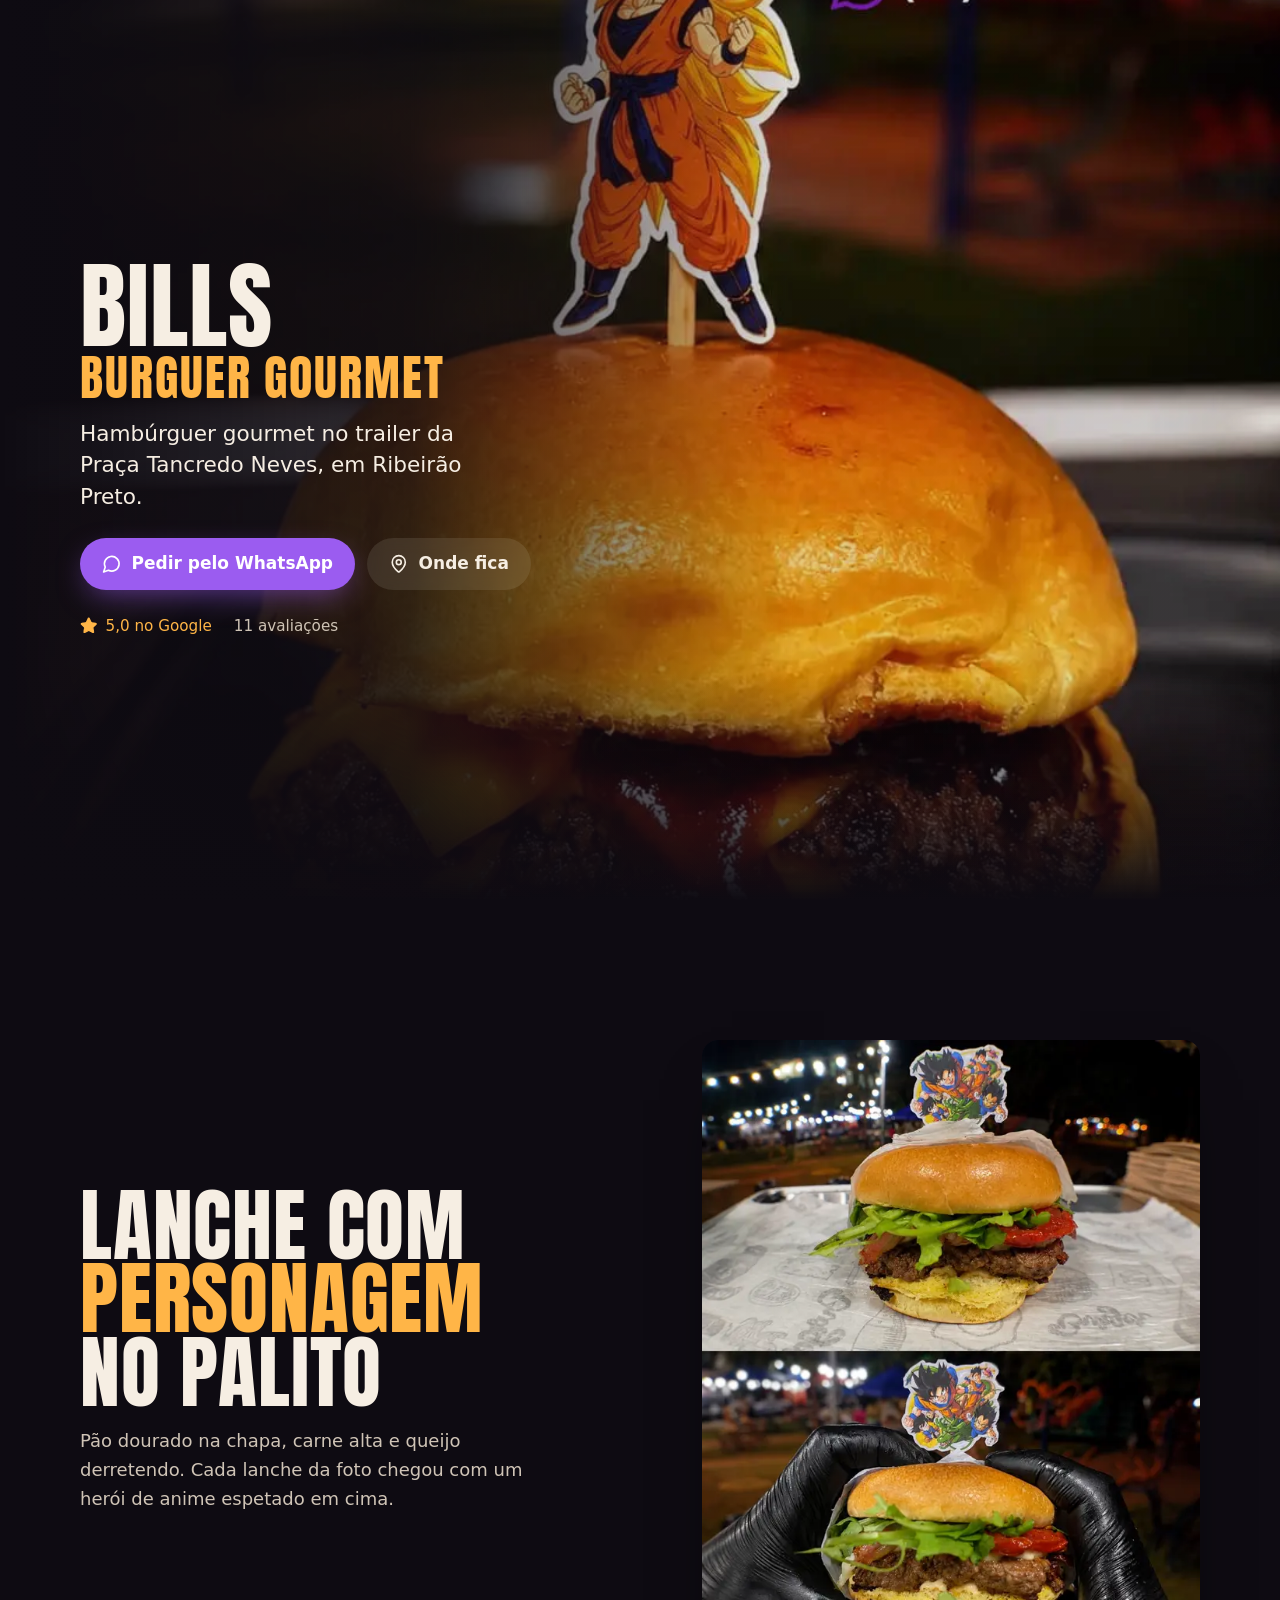
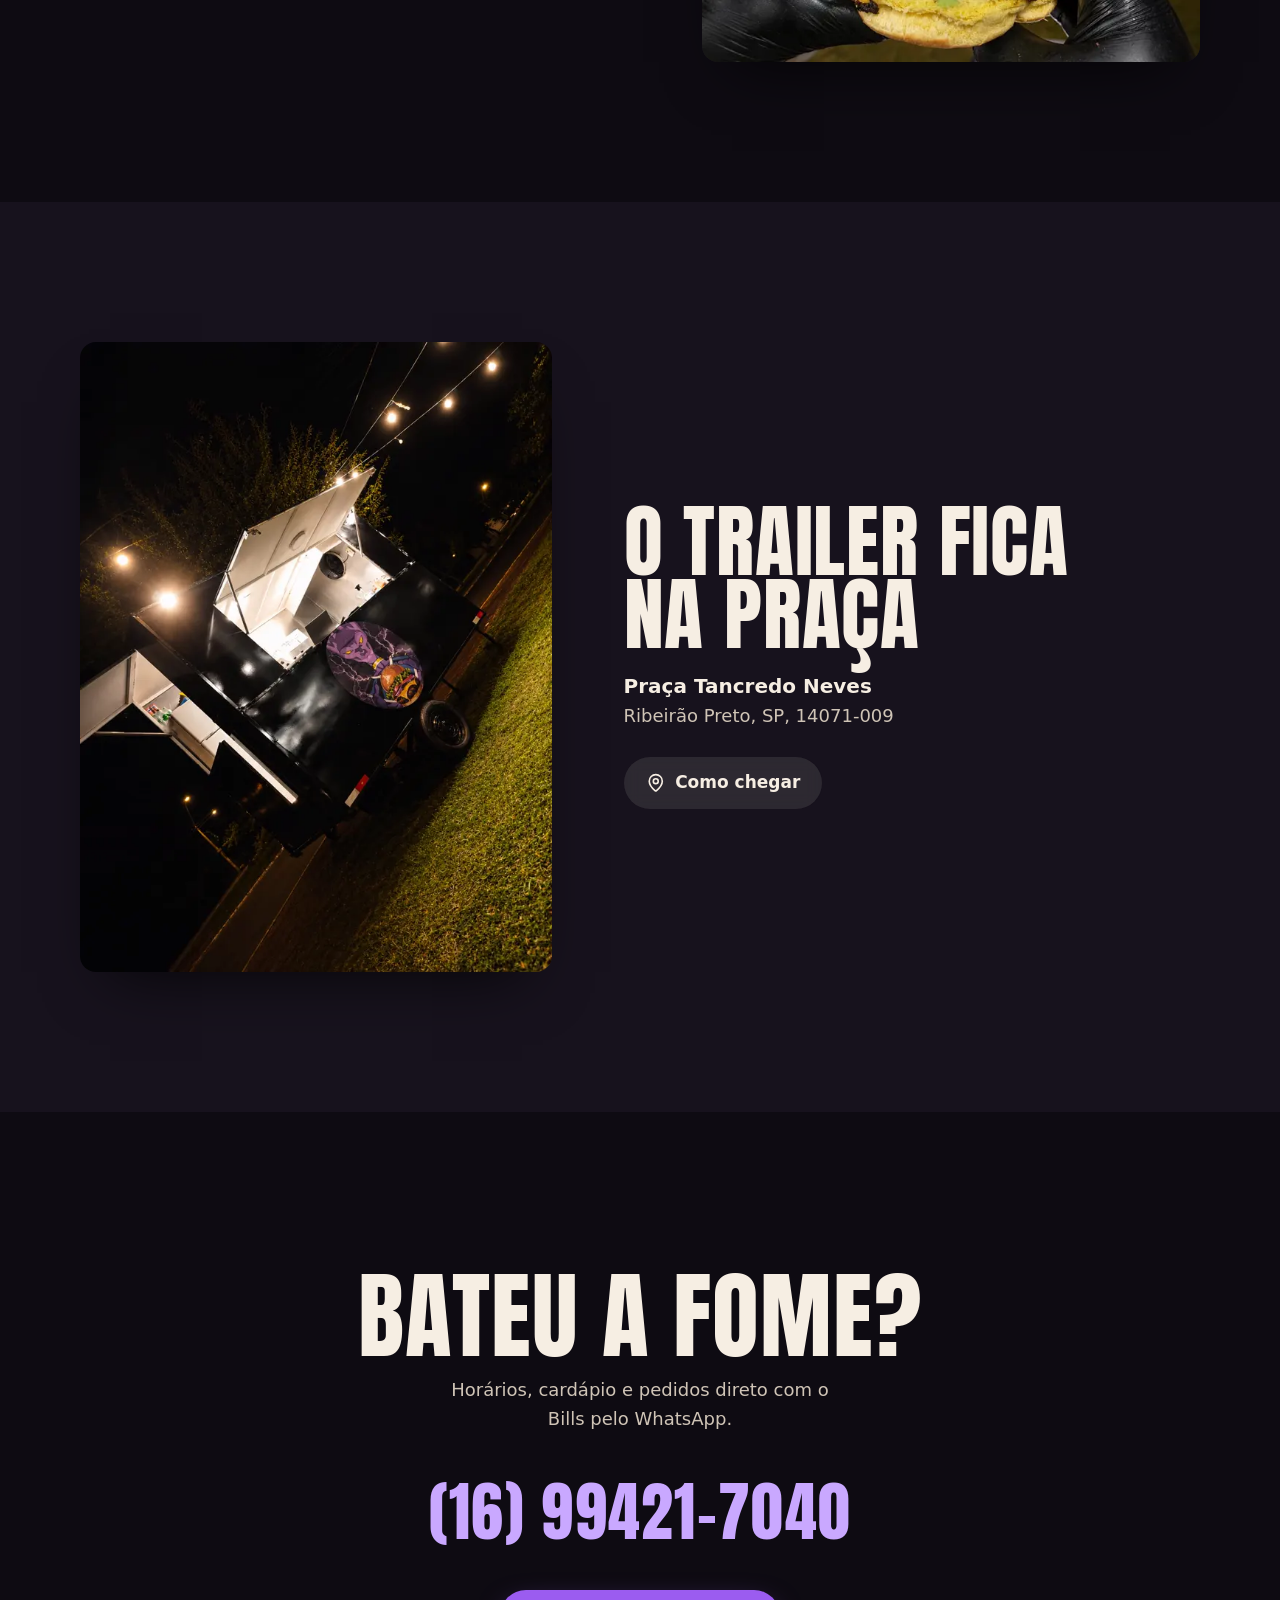
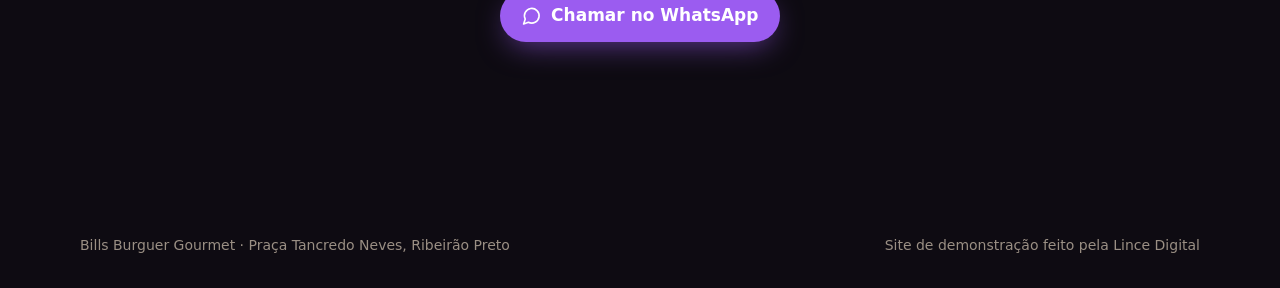
==== bills-burguer-gourmet/index.html @ b620d802 "Site de prévia: bills-burguer-gourmet" ====
<!doctype html>
<html lang="pt-BR">
<head>
<meta charset="utf-8">
<meta name="viewport" content="width=device-width,initial-scale=1,viewport-fit=cover">
<meta name="robots" content="noindex,nofollow">
<title>Bills Burguer Gourmet | Ribeirão Preto</title>
<meta name="description" content="Hambúrguer gourmet no trailer da Praça Tancredo Neves, em Ribeirão Preto. Pedidos pelo WhatsApp (16) 99421-7040.">
<meta name="theme-color" content="#0E0B12">
<link rel="preload" href="fonts/anton.woff2" as="font" type="font/woff2" crossorigin>
<link rel="preload" as="image" href="img/saiyajin-640.webp" imagesrcset="img/saiyajin-640.webp 640w, img/saiyajin-1200.webp 1086w" imagesizes="100vw" fetchpriority="high">
<style>
@font-face{font-family:"Anton";src:url(fonts/anton.woff2) format("woff2");font-weight:400;font-display:swap}
:root{--noite:#0E0B12;--noite-2:#17121D;--creme:#F6EEE3;--creme-2:#CFC4B6;--lampada:#FFB547;--roxo:#9B5CF0;--roxo-claro:#C9A8FF;--display:"Anton",Impact,sans-serif;--texto:system-ui,-apple-system,"Segoe UI",Roboto,sans-serif}
*{box-sizing:border-box;margin:0}
html{scroll-behavior:smooth;scrollbar-color:var(--roxo) var(--noite)}
body{background:var(--noite);color:var(--creme);font:400 1.0625rem/1.6 var(--texto);-webkit-font-smoothing:antialiased}
::selection{background:var(--lampada);color:var(--noite)}
img{display:block;max-width:100%;height:auto}
a{color:inherit}
a:focus-visible{outline:3px solid var(--lampada);outline-offset:4px;border-radius:6px}
.wrap{width:min(1120px,100% - 40px);margin-inline:auto}
h1,h2{font-family:var(--display);font-weight:400;text-transform:uppercase;letter-spacing:.01em;line-height:.92;text-wrap:balance}
svg.i{width:1.15em;height:1.15em;flex:none;fill:none;stroke:currentColor;stroke-width:2;stroke-linecap:round;stroke-linejoin:round}

/* Topo: o trailer à noite */
.topo{position:relative;min-height:100svh;display:grid;align-items:end;overflow:hidden;isolation:isolate}
.topo picture,.topo picture img{position:absolute;inset:0;width:100%;height:100%}
.topo picture img{object-fit:cover;object-position:0% 30%;animation:acende 1.6s cubic-bezier(.16,1,.3,1) both}
.topo::after{content:"";position:absolute;inset:0;z-index:0;background:linear-gradient(180deg,rgba(14,11,18,.15) 0%,rgba(14,11,18,0) 30%,rgba(14,11,18,.75) 62%,var(--noite) 92%)}
.topo .conteudo{position:relative;z-index:1;padding-block:0 clamp(32px,7vh,72px)}
@keyframes acende{from{filter:blur(14px) brightness(.35);transform:scale(1.06)}to{filter:none;transform:none}}
.marca{font-size:clamp(4.2rem,22vw,6rem);color:var(--creme)}
.marca span{display:block;font-size:.5em;color:var(--lampada);letter-spacing:.04em;margin-top:.12em}
.chamada{max-width:30ch;margin-top:18px;font-size:clamp(1.125rem,2.2vw,1.35rem);line-height:1.45;color:var(--creme)}
.acoes{display:flex;flex-wrap:wrap;gap:12px;margin-top:26px}
.btn{display:inline-flex;align-items:center;gap:10px;min-height:52px;padding:0 22px;border-radius:999px;font-weight:700;font-size:1.0625rem;text-decoration:none;transition:transform .2s cubic-bezier(.16,1,.3,1),background-color .2s}
.btn:active{transform:scale(.97)}
.btn-zap{background:var(--roxo);color:#fff;box-shadow:0 10px 30px -8px rgba(155,92,240,.6)}
.btn-zap:hover{background:#8A49E6}
.btn-ir{background:rgba(246,238,227,.1);color:var(--creme);backdrop-filter:blur(8px);-webkit-backdrop-filter:blur(8px)}
.btn-ir:hover{background:rgba(246,238,227,.18)}
.provas{display:flex;flex-wrap:wrap;gap:8px 22px;margin-top:24px;font-size:.95rem;color:var(--creme-2)}
.provas span{display:inline-flex;align-items:center;gap:8px}
.provas .estrela{color:var(--lampada)}
.provas .estrela svg{fill:currentColor}

/* Lanche */
.lanche{padding-block:clamp(72px,12vw,140px)}
.lanche .grade{display:grid;gap:36px;align-items:center}
.lanche h2{font-size:clamp(2.75rem,9vw,5rem)}
.lanche h2 em{font-style:normal;color:var(--lampada)}
.lanche p{margin-top:18px;max-width:40ch;color:var(--creme-2);font-size:1.125rem}
.foto{border-radius:16px;overflow:hidden;background:var(--noite-2);box-shadow:0 30px 60px -30px rgba(0,0,0,.8)}

/* Trailer */
.trailer{background:var(--noite-2);padding-block:clamp(72px,12vw,140px)}
.trailer .grade{display:grid;gap:36px;align-items:center}
.trailer h2{font-size:clamp(2.75rem,9vw,5rem)}
.trailer address{font-style:normal;margin-top:18px;font-size:1.125rem;color:var(--creme-2);max-width:36ch}
.trailer address strong{display:block;color:var(--creme);font-size:1.25rem}
.trailer .btn{margin-top:26px}

/* Pedido */
.pedido{padding-block:clamp(80px,14vw,160px);text-align:center}
.pedido h2{font-size:clamp(3rem,11vw,6rem)}
.pedido p{margin:16px auto 0;max-width:34ch;color:var(--creme-2);font-size:1.125rem}
.numero{display:inline-block;margin-top:28px;font-family:var(--display);font-size:clamp(2.25rem,8vw,4rem);letter-spacing:.02em;color:var(--roxo-claro);text-decoration:none;font-variant-numeric:tabular-nums}
.numero:hover{color:var(--lampada)}
.pedido .acoes{justify-content:center}

footer{padding-block:32px calc(32px + env(safe-area-inset-bottom));color:#9A8F84;font-size:.875rem}
footer .wrap{display:flex;flex-wrap:wrap;gap:8px 24px;justify-content:space-between}

@media (min-width:860px){
  .topo{align-items:center}
  .topo picture img{object-position:70% 40%}
  .topo::after{background:linear-gradient(90deg,var(--noite) 0%,rgba(14,11,18,.85) 32%,rgba(14,11,18,.1) 62%),linear-gradient(0deg,var(--noite) 0%,rgba(14,11,18,0) 25%)}
  .topo .conteudo{padding-block:0}
  .lanche .grade{grid-template-columns:1.05fr .95fr;gap:72px}
  .trailer .grade{grid-template-columns:.9fr 1.1fr;gap:72px}
  .trailer .foto{order:-1}
}
@media (prefers-reduced-motion:reduce){*{animation:none!important;transition:none!important}html{scroll-behavior:auto}}
</style>
</head>
<body>
<svg width="0" height="0" style="position:absolute" aria-hidden="true">
  <symbol id="i-zap" viewBox="0 0 24 24"><path d="M7.9 20A9 9 0 1 0 4 16.1L2 22Z"/></symbol>
  <symbol id="i-pino" viewBox="0 0 24 24"><path d="M20 10c0 5-5.5 10.2-7.4 11.8a1 1 0 0 1-1.2 0C9.5 20.2 4 15 4 10a8 8 0 0 1 16 0"/><circle cx="12" cy="10" r="3"/></symbol>
  <symbol id="i-estrela" viewBox="0 0 24 24"><path d="M11.5 2.3a.5.5 0 0 1 1 0l2.3 4.7a2.1 2.1 0 0 0 1.6 1.2l5.2.7a.5.5 0 0 1 .3.9l-3.7 3.7a2.1 2.1 0 0 0-.6 1.8l.9 5.2a.5.5 0 0 1-.8.5l-4.6-2.4a2.1 2.1 0 0 0-2 0L6.4 21a.5.5 0 0 1-.8-.5l.9-5.2a2.1 2.1 0 0 0-.6-1.8L2.2 9.8a.5.5 0 0 1 .3-.9l5.1-.7a2.1 2.1 0 0 0 1.6-1.2z"/></symbol>
</svg>

<header class="topo">
  <picture>
    <img src="img/saiyajin-640.webp" srcset="img/saiyajin-640.webp 640w, img/saiyajin-1200.webp 1086w" sizes="100vw" width="1086" height="1448" fetchpriority="high" alt="Lanche Super Saiyajin 3 do Bills Burguer, com duas carnes, queijo derretido e um Goku no palito, à noite na praça">
  </picture>
  <div class="wrap conteudo">
    <h1 class="marca">Bills <span>Burguer Gourmet</span></h1>
    <p class="chamada">Hambúrguer gourmet no trailer da Praça Tancredo Neves, em Ribeirão Preto.</p>
    <div class="acoes">
      <a class="btn btn-zap" href="https://wa.me/5516994217040?text=Ol%C3%A1!%20Quero%20fazer%20um%20pedido." target="_blank" rel="noopener"><svg class="i" aria-hidden="true"><use href="#i-zap"/></svg>Pedir pelo WhatsApp</a>
      <a class="btn btn-ir" href="#trailer"><svg class="i" aria-hidden="true"><use href="#i-pino"/></svg>Onde fica</a>
    </div>
    <p class="provas">
      <span class="estrela"><svg class="i" aria-hidden="true"><use href="#i-estrela"/></svg>5,0 no Google</span>
      <span>11 avaliações</span>
    </p>
  </div>
</header>

<main>
  <section class="lanche" aria-labelledby="t-lanche">
    <div class="wrap grade">
      <div>
        <h2 id="t-lanche">Lanche com <em>personagem</em> no palito</h2>
        <p>Pão dourado na chapa, carne alta e queijo derretendo. Cada lanche da foto chegou com um herói de anime espetado em cima.</p>
      </div>
      <div class="foto">
        <img src="img/lanche-duplo-640.webp" srcset="img/lanche-duplo-640.webp 640w, img/lanche-duplo-1200.webp 1122w" sizes="(min-width:860px) 520px, 100vw" width="1122" height="1402" loading="lazy" decoding="async" alt="Hambúrguer com rúcula, tomate e carne, com palito de Dragon Ball, servido na bandeja e segurado com luvas pretas">
      </div>
    </div>
  </section>

  <section class="trailer" id="trailer" aria-labelledby="t-trailer">
    <div class="wrap grade">
      <div>
        <h2 id="t-trailer">O trailer fica na praça</h2>
        <address>
          <strong>Praça Tancredo Neves</strong>
          Ribeirão Preto, SP, 14071-009
        </address>
        <a class="btn btn-ir" href="https://www.google.com/maps/place/?q=place_id:ChIJmdgVw1mVuZQRNB4iQXASs_0" target="_blank" rel="noopener"><svg class="i" aria-hidden="true"><use href="#i-pino"/></svg>Como chegar</a>
      </div>
      <div class="foto">
        <img src="img/trailer-640.webp" srcset="img/trailer-640.webp 640w, img/trailer-1200.webp 1086w" sizes="(min-width:860px) 560px, 100vw" width="1086" height="1448" loading="lazy" decoding="async" alt="Trailer preto do Bills Burguer aberto à noite, com luzes penduradas e o desenho de um personagem roxo segurando um hambúrguer">
      </div>
    </div>
  </section>

  <section class="pedido" aria-labelledby="t-pedido">
    <div class="wrap">
      <h2 id="t-pedido">Bateu a fome?</h2>
      <p>Horários, cardápio e pedidos direto com o Bills pelo WhatsApp.</p>
      <a class="numero" href="https://wa.me/5516994217040?text=Ol%C3%A1!%20Quero%20fazer%20um%20pedido." target="_blank" rel="noopener">(16) 99421-7040</a>
      <div class="acoes">
        <a class="btn btn-zap" href="https://wa.me/5516994217040?text=Ol%C3%A1!%20Quero%20fazer%20um%20pedido." target="_blank" rel="noopener"><svg class="i" aria-hidden="true"><use href="#i-zap"/></svg>Chamar no WhatsApp</a>
      </div>
    </div>
  </section>
</main>

<footer>
  <div class="wrap">
    <span>Bills Burguer Gourmet · Praça Tancredo Neves, Ribeirão Preto</span>
    <span>Site de demonstração feito pela Lince Digital</span>
  </div>
</footer>
</body>
</html>
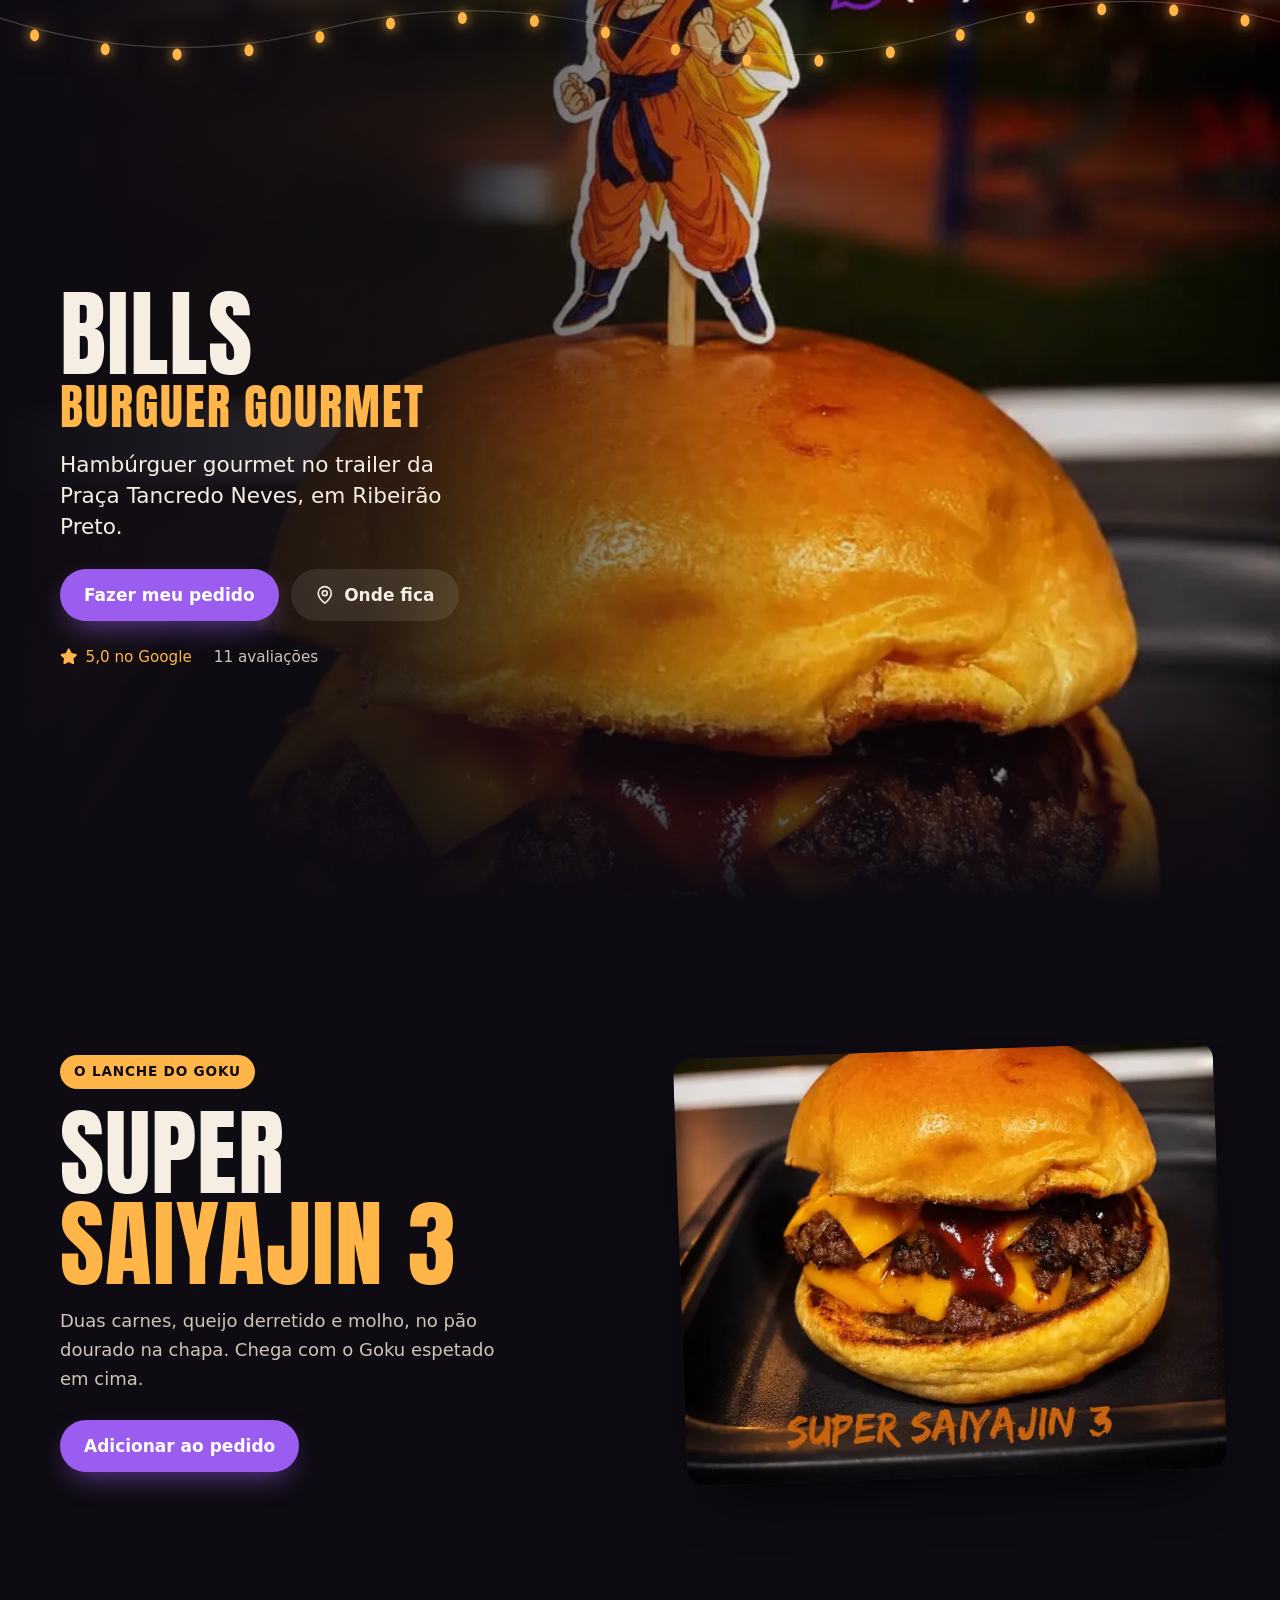
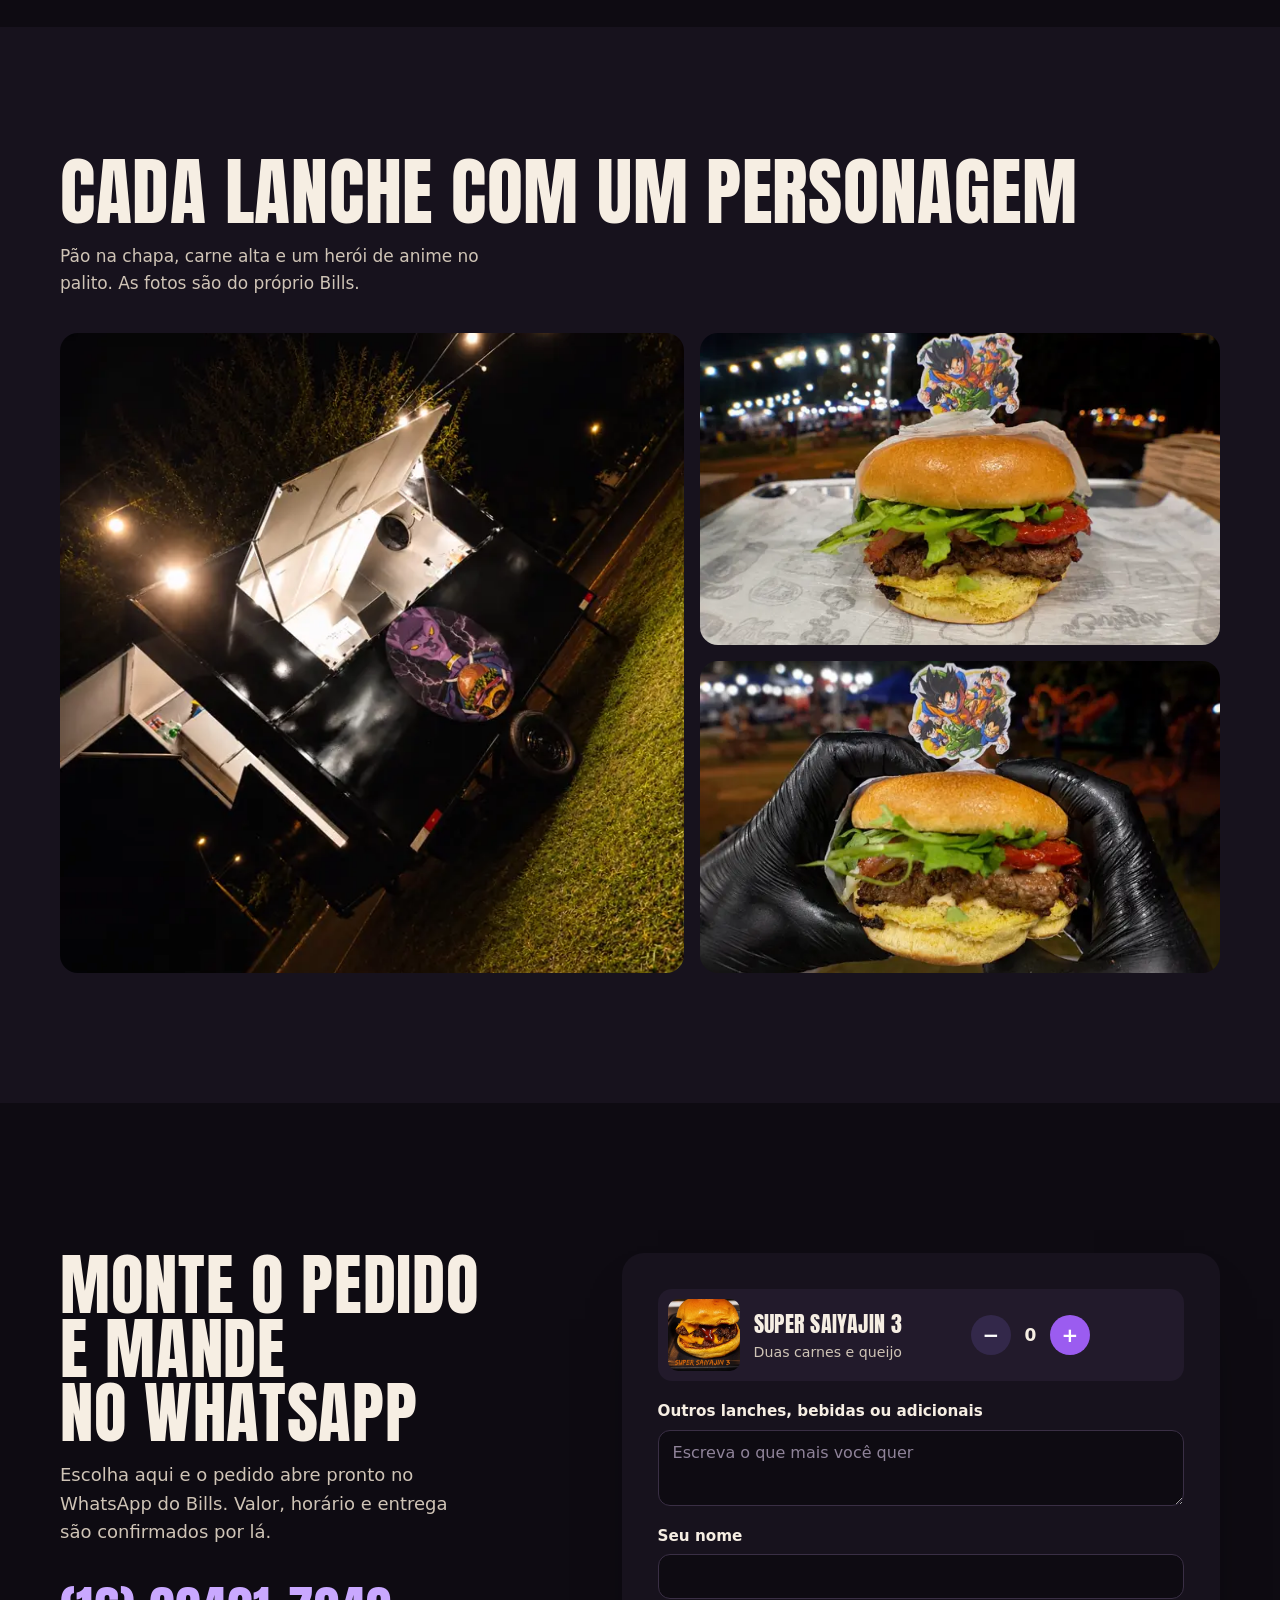
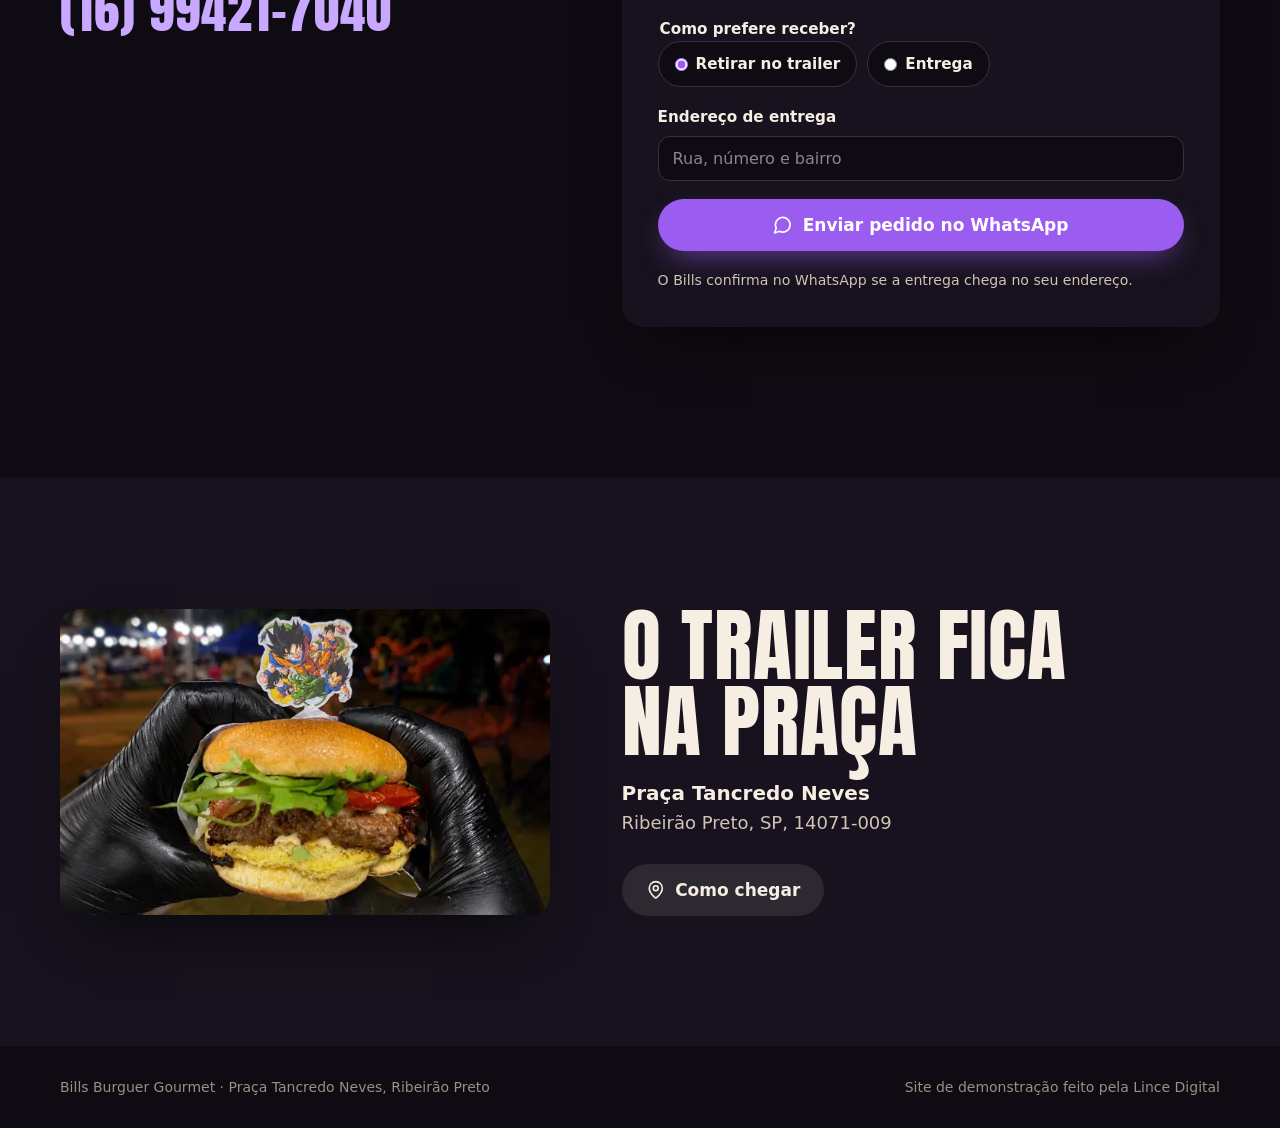
==== commit 553c8f77: "Site de prévia: bills-burguer-gourmet" ====
--- a/bills-burguer-gourmet/index.html
+++ b/bills-burguer-gourmet/index.html
@@ -5,83 +5,130 @@
 <meta name="viewport" content="width=device-width,initial-scale=1,viewport-fit=cover">
 <meta name="robots" content="noindex,nofollow">
 <title>Bills Burguer Gourmet | Ribeirão Preto</title>
-<meta name="description" content="Hambúrguer gourmet no trailer da Praça Tancredo Neves, em Ribeirão Preto. Pedidos pelo WhatsApp (16) 99421-7040.">
+<meta name="description" content="Hambúrguer gourmet no trailer da Praça Tancredo Neves, em Ribeirão Preto. Faça o pedido pelo site e mande pronto no WhatsApp (16) 99421-7040.">
 <meta name="theme-color" content="#0E0B12">
 <link rel="preload" href="fonts/anton.woff2" as="font" type="font/woff2" crossorigin>
 <link rel="preload" as="image" href="img/saiyajin-640.webp" imagesrcset="img/saiyajin-640.webp 640w, img/saiyajin-1200.webp 1086w" imagesizes="100vw" fetchpriority="high">
 <style>
 @font-face{font-family:"Anton";src:url(fonts/anton.woff2) format("woff2");font-weight:400;font-display:swap}
-:root{--noite:#0E0B12;--noite-2:#17121D;--creme:#F6EEE3;--creme-2:#CFC4B6;--lampada:#FFB547;--roxo:#9B5CF0;--roxo-claro:#C9A8FF;--display:"Anton",Impact,sans-serif;--texto:system-ui,-apple-system,"Segoe UI",Roboto,sans-serif}
+:root{--noite:#0E0B12;--noite-2:#17121D;--noite-3:#221A2B;--creme:#F6EEE3;--creme-2:#CFC4B6;--lampada:#FFB547;--roxo:#9B5CF0;--roxo-esc:#8A49E6;--roxo-claro:#C9A8FF;--display:"Anton",Impact,sans-serif;--texto:system-ui,-apple-system,"Segoe UI",Roboto,sans-serif;--ease:cubic-bezier(.16,1,.3,1)}
 *{box-sizing:border-box;margin:0}
 html{scroll-behavior:smooth;scrollbar-color:var(--roxo) var(--noite)}
 body{background:var(--noite);color:var(--creme);font:400 1.0625rem/1.6 var(--texto);-webkit-font-smoothing:antialiased}
 ::selection{background:var(--lampada);color:var(--noite)}
 img{display:block;max-width:100%;height:auto}
 a{color:inherit}
-a:focus-visible{outline:3px solid var(--lampada);outline-offset:4px;border-radius:6px}
-.wrap{width:min(1120px,100% - 40px);margin-inline:auto}
-h1,h2{font-family:var(--display);font-weight:400;text-transform:uppercase;letter-spacing:.01em;line-height:.92;text-wrap:balance}
+:focus-visible{outline:3px solid var(--lampada);outline-offset:3px;border-radius:8px}
+.wrap{width:min(1160px,100% - 40px);margin-inline:auto}
+h1,h2,h3{font-family:var(--display);font-weight:400;text-transform:uppercase;letter-spacing:.01em;line-height:.95;text-wrap:balance}
 svg.i{width:1.15em;height:1.15em;flex:none;fill:none;stroke:currentColor;stroke-width:2;stroke-linecap:round;stroke-linejoin:round}
-
-/* Topo: o trailer à noite */
+.btn{display:inline-flex;align-items:center;justify-content:center;gap:10px;min-height:52px;padding:0 24px;border:0;border-radius:999px;font:700 1.0625rem var(--texto);text-decoration:none;cursor:pointer;transition:transform .2s var(--ease),background-color .2s}
+.btn:active{transform:scale(.97)}
+.btn-roxo{background:var(--roxo);color:#fff;box-shadow:0 12px 30px -10px rgba(155,92,240,.65)}
+.btn-roxo:hover{background:var(--roxo-esc)}
+.btn-vidro{background:rgba(246,238,227,.1);color:var(--creme);backdrop-filter:blur(8px);-webkit-backdrop-filter:blur(8px)}
+.btn-vidro:hover{background:rgba(246,238,227,.18)}
+
+/* Topo: as lâmpadas do trailer acendem */
 .topo{position:relative;min-height:100svh;display:grid;align-items:end;overflow:hidden;isolation:isolate}
-.topo picture,.topo picture img{position:absolute;inset:0;width:100%;height:100%}
-.topo picture img{object-fit:cover;object-position:0% 30%;animation:acende 1.6s cubic-bezier(.16,1,.3,1) both}
-.topo::after{content:"";position:absolute;inset:0;z-index:0;background:linear-gradient(180deg,rgba(14,11,18,.15) 0%,rgba(14,11,18,0) 30%,rgba(14,11,18,.75) 62%,var(--noite) 92%)}
-.topo .conteudo{position:relative;z-index:1;padding-block:0 clamp(32px,7vh,72px)}
-@keyframes acende{from{filter:blur(14px) brightness(.35);transform:scale(1.06)}to{filter:none;transform:none}}
-.marca{font-size:clamp(4.2rem,22vw,6rem);color:var(--creme)}
+.topo .foto-topo,.topo .foto-topo img{position:absolute;inset:0;width:100%;height:100%}
+.topo .foto-topo img{object-fit:cover;object-position:0% 30%;animation:acende 1.6s var(--ease) both}
+.topo::after{content:"";position:absolute;inset:0;z-index:0;background:linear-gradient(180deg,rgba(14,11,18,.2) 0%,rgba(14,11,18,0) 28%,rgba(14,11,18,.78) 60%,var(--noite) 92%)}
+@keyframes acende{from{filter:blur(14px) brightness(.3);transform:scale(1.06)}to{filter:none;transform:none}}
+.varal{position:absolute;z-index:1;top:0;left:0;width:100%;height:90px;pointer-events:none}
+.varal svg{width:100%;height:100%;overflow:visible}
+.varal .fio{fill:none;stroke:rgba(246,238,227,.22);stroke-width:1.2}
+.varal .lamp{fill:var(--lampada);filter:drop-shadow(0 0 6px rgba(255,181,71,.9)) drop-shadow(0 0 16px rgba(255,181,71,.5));opacity:0;animation:liga .5s var(--ease) forwards,pisca 4s 2s ease-in-out infinite}
+@keyframes liga{to{opacity:1}}
+@keyframes pisca{0%,100%{opacity:1}50%{opacity:.72}}
+.topo .conteudo{position:relative;z-index:2;padding-block:120px clamp(36px,7vh,72px)}
+.marca{font-size:clamp(4.2rem,22vw,6rem)}
 .marca span{display:block;font-size:.5em;color:var(--lampada);letter-spacing:.04em;margin-top:.12em}
-.chamada{max-width:30ch;margin-top:18px;font-size:clamp(1.125rem,2.2vw,1.35rem);line-height:1.45;color:var(--creme)}
+.chamada{max-width:32ch;margin-top:18px;font-size:clamp(1.125rem,2.2vw,1.35rem);line-height:1.45}
 .acoes{display:flex;flex-wrap:wrap;gap:12px;margin-top:26px}
-.btn{display:inline-flex;align-items:center;gap:10px;min-height:52px;padding:0 22px;border-radius:999px;font-weight:700;font-size:1.0625rem;text-decoration:none;transition:transform .2s cubic-bezier(.16,1,.3,1),background-color .2s}
-.btn:active{transform:scale(.97)}
-.btn-zap{background:var(--roxo);color:#fff;box-shadow:0 10px 30px -8px rgba(155,92,240,.6)}
-.btn-zap:hover{background:#8A49E6}
-.btn-ir{background:rgba(246,238,227,.1);color:var(--creme);backdrop-filter:blur(8px);-webkit-backdrop-filter:blur(8px)}
-.btn-ir:hover{background:rgba(246,238,227,.18)}
 .provas{display:flex;flex-wrap:wrap;gap:8px 22px;margin-top:24px;font-size:.95rem;color:var(--creme-2)}
 .provas span{display:inline-flex;align-items:center;gap:8px}
 .provas .estrela{color:var(--lampada)}
 .provas .estrela svg{fill:currentColor}
 
-/* Lanche */
-.lanche{padding-block:clamp(72px,12vw,140px)}
-.lanche .grade{display:grid;gap:36px;align-items:center}
-.lanche h2{font-size:clamp(2.75rem,9vw,5rem)}
-.lanche h2 em{font-style:normal;color:var(--lampada)}
-.lanche p{margin-top:18px;max-width:40ch;color:var(--creme-2);font-size:1.125rem}
-.foto{border-radius:16px;overflow:hidden;background:var(--noite-2);box-shadow:0 30px 60px -30px rgba(0,0,0,.8)}
-
-/* Trailer */
-.trailer{background:var(--noite-2);padding-block:clamp(72px,12vw,140px)}
-.trailer .grade{display:grid;gap:36px;align-items:center}
-.trailer h2{font-size:clamp(2.75rem,9vw,5rem)}
-.trailer address{font-style:normal;margin-top:18px;font-size:1.125rem;color:var(--creme-2);max-width:36ch}
-.trailer address strong{display:block;color:var(--creme);font-size:1.25rem}
-.trailer .btn{margin-top:26px}
+/* Destaque */
+.destaque{position:relative;padding-block:clamp(80px,12vw,150px);overflow:hidden}
+.destaque .grade{display:grid;gap:40px;align-items:center}
+.destaque .rotulo{display:inline-block;background:var(--lampada);color:var(--noite);font-weight:800;font-size:.85rem;letter-spacing:.06em;text-transform:uppercase;border-radius:999px;padding:6px 14px}
+.destaque h2{font-size:clamp(3.4rem,15vw,6rem);margin-top:18px;color:var(--creme)}
+.destaque h2 em{font-style:normal;color:var(--lampada);display:block}
+.destaque p{margin-top:18px;max-width:40ch;color:var(--creme-2);font-size:1.125rem}
+.destaque .acoes{align-items:center}
+.contador{display:none;align-items:center;gap:8px;color:var(--lampada);font-weight:700}
+.tem .contador{display:inline-flex}
+.foto{border-radius:18px;overflow:hidden;background:var(--noite-2);box-shadow:0 30px 60px -30px rgba(0,0,0,.85)}
+.destaque .foto{transform:rotate(-2deg)}
+
+/* Personagens */
+.personagens{background:var(--noite-2);padding-block:clamp(72px,11vw,130px)}
+.cab{display:flex;flex-wrap:wrap;justify-content:space-between;align-items:end;gap:16px 40px;margin-bottom:36px}
+.cab h2{font-size:clamp(2.6rem,8vw,4.6rem)}
+.cab p{max-width:40ch;color:var(--creme-2)}
+.mosaico{display:grid;gap:16px}
+.mosaico figure{border-radius:18px;overflow:hidden;background:var(--noite-3)}
+.mosaico img{width:100%;height:100%;object-fit:cover}
 
 /* Pedido */
-.pedido{padding-block:clamp(80px,14vw,160px);text-align:center}
-.pedido h2{font-size:clamp(3rem,11vw,6rem)}
-.pedido p{margin:16px auto 0;max-width:34ch;color:var(--creme-2);font-size:1.125rem}
-.numero{display:inline-block;margin-top:28px;font-family:var(--display);font-size:clamp(2.25rem,8vw,4rem);letter-spacing:.02em;color:var(--roxo-claro);text-decoration:none;font-variant-numeric:tabular-nums}
+.pedido{padding-block:clamp(80px,12vw,150px)}
+.pedido .grade{display:grid;gap:40px;align-items:start}
+.grade>*{min-width:0}
+.pedido h2{font-size:clamp(2.6rem,8vw,4.2rem)}
+.pedido .lado p{margin-top:16px;color:var(--creme-2);max-width:36ch;font-size:1.125rem}
+.numero{display:inline-block;margin-top:22px;font-family:var(--display);font-size:clamp(2rem,7vw,3.2rem);letter-spacing:.02em;color:var(--roxo-claro);text-decoration:none;font-variant-numeric:tabular-nums}
 .numero:hover{color:var(--lampada)}
-.pedido .acoes{justify-content:center}
-
-footer{padding-block:32px calc(32px + env(safe-area-inset-bottom));color:#9A8F84;font-size:.875rem}
+form.caixa{background:var(--noite-2);border-radius:22px;padding:clamp(22px,4vw,36px);display:grid;gap:18px;box-shadow:0 30px 60px -36px rgba(0,0,0,.9)}
+.linha-item{display:flex;align-items:center;gap:14px;background:var(--noite-3);border-radius:14px;padding:10px}
+.linha-item img{width:72px;height:72px;object-fit:cover;border-radius:10px;flex:none}
+.linha-item div{flex:1}
+.linha-item b{font-family:var(--display);font-weight:400;font-size:1.35rem;text-transform:uppercase;letter-spacing:.02em}
+.linha-item small{display:block;color:var(--creme-2)}
+.qtd{display:flex;align-items:center;gap:6px}
+.qtd button{width:40px;height:40px;border-radius:50%;border:0;background:#33284A;color:#fff;font:700 1.25rem/1 var(--texto);cursor:pointer;display:grid;place-items:center;transition:background-color .2s,transform .15s}
+.qtd button.mais{background:var(--roxo)}
+.qtd button:hover{background:var(--roxo-esc)}
+.qtd button:active{transform:scale(.92)}
+.qtd output{min-width:1.6em;text-align:center;font-weight:800;font-variant-numeric:tabular-nums}
+.campo{display:grid;gap:6px}
+.campo label,.campo legend{font-weight:700;font-size:.95rem}
+.campo input,.campo textarea{font:1rem var(--texto);color:var(--creme);background:var(--noite);border:1px solid #3A2F45;border-radius:12px;padding:12px 14px;width:100%}
+.campo input::placeholder,.campo textarea::placeholder{color:#8F8399}
+.campo textarea{min-height:76px;resize:vertical}
+fieldset.campo{border:0;padding:0}
+.opcoes{display:flex;gap:10px;flex-wrap:wrap}
+.opcoes label{white-space:nowrap;display:inline-flex;align-items:center;gap:8px;background:var(--noite);border:1px solid #3A2F45;border-radius:999px;padding:10px 16px;font-weight:600;cursor:pointer}
+.opcoes input{accent-color:var(--roxo)}
+.aviso{font-size:.88rem;color:var(--creme-2)}
+.erro{color:#FF9C8F;font-size:.92rem;font-weight:600}
+.erro:empty{display:none}
+
+/* Onde */
+.onde{background:var(--noite-2);padding-block:clamp(72px,11vw,130px)}
+.onde .grade{display:grid;gap:36px;align-items:center}
+.onde h2{font-size:clamp(2.8rem,9vw,5rem)}
+.onde address{font-style:normal;margin-top:18px;font-size:1.125rem;color:var(--creme-2)}
+.onde address strong{display:block;color:var(--creme);font-size:1.25rem}
+.onde .btn{margin-top:26px}
+
+footer{padding-block:30px calc(30px + env(safe-area-inset-bottom));color:#9A8F84;font-size:.875rem}
 footer .wrap{display:flex;flex-wrap:wrap;gap:8px 24px;justify-content:space-between}
 
-@media (min-width:860px){
+@media (min-width:900px){
   .topo{align-items:center}
-  .topo picture img{object-position:70% 40%}
-  .topo::after{background:linear-gradient(90deg,var(--noite) 0%,rgba(14,11,18,.85) 32%,rgba(14,11,18,.1) 62%),linear-gradient(0deg,var(--noite) 0%,rgba(14,11,18,0) 25%)}
-  .topo .conteudo{padding-block:0}
-  .lanche .grade{grid-template-columns:1.05fr .95fr;gap:72px}
-  .trailer .grade{grid-template-columns:.9fr 1.1fr;gap:72px}
-  .trailer .foto{order:-1}
+  .topo .foto-topo img{object-position:70% 40%}
+  .topo::after{background:linear-gradient(90deg,var(--noite) 0%,rgba(14,11,18,.85) 32%,rgba(14,11,18,.08) 64%),linear-gradient(0deg,var(--noite) 0%,rgba(14,11,18,0) 25%)}
+  .destaque .grade{grid-template-columns:1fr 1fr;gap:80px}
+  .mosaico{grid-template-columns:1.2fr 1fr;grid-template-rows:1fr 1fr;height:640px}
+  .mosaico figure:first-child{grid-row:span 2}
+  .pedido .grade{grid-template-columns:.9fr 1.1fr;gap:72px}
+  .onde .grade{grid-template-columns:.9fr 1.1fr;gap:72px}
+  .onde .foto{order:-1}
 }
-@media (prefers-reduced-motion:reduce){*{animation:none!important;transition:none!important}html{scroll-behavior:auto}}
+@media (prefers-reduced-motion:reduce){*{animation:none!important;transition:none!important}.varal .lamp{opacity:1}html{scroll-behavior:auto}}
 </style>
 </head>
 <body>
@@ -89,18 +136,25 @@
   <symbol id="i-zap" viewBox="0 0 24 24"><path d="M7.9 20A9 9 0 1 0 4 16.1L2 22Z"/></symbol>
   <symbol id="i-pino" viewBox="0 0 24 24"><path d="M20 10c0 5-5.5 10.2-7.4 11.8a1 1 0 0 1-1.2 0C9.5 20.2 4 15 4 10a8 8 0 0 1 16 0"/><circle cx="12" cy="10" r="3"/></symbol>
   <symbol id="i-estrela" viewBox="0 0 24 24"><path d="M11.5 2.3a.5.5 0 0 1 1 0l2.3 4.7a2.1 2.1 0 0 0 1.6 1.2l5.2.7a.5.5 0 0 1 .3.9l-3.7 3.7a2.1 2.1 0 0 0-.6 1.8l.9 5.2a.5.5 0 0 1-.8.5l-4.6-2.4a2.1 2.1 0 0 0-2 0L6.4 21a.5.5 0 0 1-.8-.5l.9-5.2a2.1 2.1 0 0 0-.6-1.8L2.2 9.8a.5.5 0 0 1 .3-.9l5.1-.7a2.1 2.1 0 0 0 1.6-1.2z"/></symbol>
+  <symbol id="i-check" viewBox="0 0 24 24"><path d="M20 6 9 17l-5-5"/></symbol>
 </svg>
 
 <header class="topo">
-  <picture>
+  <div class="foto-topo">
     <img src="img/saiyajin-640.webp" srcset="img/saiyajin-640.webp 640w, img/saiyajin-1200.webp 1086w" sizes="100vw" width="1086" height="1448" fetchpriority="high" alt="Lanche Super Saiyajin 3 do Bills Burguer, com duas carnes, queijo derretido e um Goku no palito, à noite na praça">
-  </picture>
+  </div>
+  <div class="varal" aria-hidden="true">
+    <svg id="varal" viewBox="0 0 1000 90">
+      <path class="fio" d="M0 18 Q125 70 250 30 T500 34 T750 28 T1000 22"/>
+      <g id="lampadas"></g>
+    </svg>
+  </div>
   <div class="wrap conteudo">
     <h1 class="marca">Bills <span>Burguer Gourmet</span></h1>
     <p class="chamada">Hambúrguer gourmet no trailer da Praça Tancredo Neves, em Ribeirão Preto.</p>
     <div class="acoes">
-      <a class="btn btn-zap" href="https://wa.me/5516994217040?text=Ol%C3%A1!%20Quero%20fazer%20um%20pedido." target="_blank" rel="noopener"><svg class="i" aria-hidden="true"><use href="#i-zap"/></svg>Pedir pelo WhatsApp</a>
-      <a class="btn btn-ir" href="#trailer"><svg class="i" aria-hidden="true"><use href="#i-pino"/></svg>Onde fica</a>
+      <a class="btn btn-roxo" href="#pedido">Fazer meu pedido</a>
+      <a class="btn btn-vidro" href="#onde"><svg class="i" aria-hidden="true"><use href="#i-pino"/></svg>Onde fica</a>
     </div>
     <p class="provas">
       <span class="estrela"><svg class="i" aria-hidden="true"><use href="#i-estrela"/></svg>5,0 no Google</span>
@@ -110,41 +164,72 @@
 </header>
 
 <main>
-  <section class="lanche" aria-labelledby="t-lanche">
+  <section class="destaque" aria-labelledby="t-destaque">
     <div class="wrap grade">
       <div>
-        <h2 id="t-lanche">Lanche com <em>personagem</em> no palito</h2>
-        <p>Pão dourado na chapa, carne alta e queijo derretendo. Cada lanche da foto chegou com um herói de anime espetado em cima.</p>
+        <span class="rotulo">O lanche do Goku</span>
+        <h2 id="t-destaque">Super <em>Saiyajin 3</em></h2>
+        <p>Duas carnes, queijo derretido e molho, no pão dourado na chapa. Chega com o Goku espetado em cima.</p>
+        <div class="acoes">
+          <button class="btn btn-roxo" type="button" id="add-destaque">Adicionar ao pedido</button>
+          <span class="contador" aria-live="polite"><svg class="i" aria-hidden="true"><use href="#i-check"/></svg><span id="msg-destaque"></span></span>
+        </div>
       </div>
       <div class="foto">
-        <img src="img/lanche-duplo-640.webp" srcset="img/lanche-duplo-640.webp 640w, img/lanche-duplo-1200.webp 1122w" sizes="(min-width:860px) 520px, 100vw" width="1122" height="1402" loading="lazy" decoding="async" alt="Hambúrguer com rúcula, tomate e carne, com palito de Dragon Ball, servido na bandeja e segurado com luvas pretas">
-      </div>
-    </div>
-  </section>
-
-  <section class="trailer" id="trailer" aria-labelledby="t-trailer">
+        <img src="img/ss3-close-640.webp" srcset="img/ss3-close-640.webp 640w, img/ss3-close-1086.webp 1086w" sizes="(min-width:900px) 540px, 90vw" width="1086" height="860" loading="lazy" decoding="async" alt="Super Saiyajin 3 de perto: duas carnes, cheddar derretido e molho, com o nome do lanche escrito embaixo">
+      </div>
+    </div>
+  </section>
+
+  <section class="personagens" aria-labelledby="t-personagens">
+    <div class="wrap">
+      <div class="cab">
+        <h2 id="t-personagens">Cada lanche com um personagem</h2>
+        <p>Pão na chapa, carne alta e um herói de anime no palito. As fotos são do próprio Bills.</p>
+      </div>
+      <div class="mosaico">
+        <figure><img src="img/trailer-640.webp" srcset="img/trailer-640.webp 640w, img/trailer-1200.webp 1086w" sizes="(min-width:900px) 620px, 90vw" width="1086" height="1448" loading="lazy" decoding="async" alt="Trailer preto do Bills Burguer aberto à noite, com luzes penduradas e o desenho de um personagem roxo segurando um hambúrguer"></figure>
+        <figure><img src="img/bandeja-640.webp" srcset="img/bandeja-640.webp 640w, img/bandeja-1100.webp 1100w" sizes="(min-width:900px) 520px, 90vw" width="1100" height="686" loading="lazy" decoding="async" alt="Hambúrguer com rúcula, tomate e carne sobre papel na bandeja, com palito de Dragon Ball"></figure>
+        <figure><img src="img/na-mao-640.webp" srcset="img/na-mao-640.webp 640w, img/na-mao-1100.webp 1100w" sizes="(min-width:900px) 520px, 90vw" width="1100" height="686" loading="lazy" decoding="async" alt="Mãos com luvas pretas segurando o hambúrguer à noite na praça"></figure>
+      </div>
+    </div>
+  </section>
+
+  <section class="pedido" id="pedido" aria-labelledby="t-pedido">
+    <div class="wrap grade">
+      <div class="lado">
+        <h2 id="t-pedido">Monte o pedido e mande no WhatsApp</h2>
+        <p>Escolha aqui e o pedido abre pronto no WhatsApp do Bills. Valor, horário e entrega são confirmados por lá.</p>
+        <a class="numero" href="https://wa.me/5516994217040" data-ev="whatsapp" target="_blank" rel="noopener">(16) 99421-7040</a>
+      </div>
+      <form class="caixa" id="form-pedido" novalidate>
+        <div class="linha-item">
+          <img src="img/ss3-close-640.webp" width="72" height="72" loading="lazy" decoding="async" alt="">
+          <div><b>Super Saiyajin 3</b><small>Duas carnes e queijo</small></div>
+          <div class="qtd"><button type="button" class="menos" aria-label="Tirar um Super Saiyajin 3">&minus;</button><output id="q-ss3" aria-live="polite">0</output><button type="button" class="mais" aria-label="Adicionar um Super Saiyajin 3">+</button></div>
+        </div>
+        <div class="campo"><label for="f-outros">Outros lanches, bebidas ou adicionais</label><textarea id="f-outros" name="outros" placeholder="Escreva o que mais você quer"></textarea></div>
+        <div class="campo"><label for="f-nome">Seu nome</label><input id="f-nome" name="nome" autocomplete="name"></div>
+        <fieldset class="campo"><legend>Como prefere receber?</legend>
+          <div class="opcoes"><label><input type="radio" name="receber" value="Retirar no trailer" checked> Retirar no trailer</label><label><input type="radio" name="receber" value="Entrega"> Entrega</label></div>
+        </fieldset>
+        <div class="campo" id="campo-end" hidden><label for="f-end">Endereço de entrega</label><input id="f-end" name="endereco" autocomplete="street-address" placeholder="Rua, número e bairro"></div>
+        <p class="erro" id="erro" role="alert"></p>
+        <button class="btn btn-roxo" type="submit"><svg class="i" aria-hidden="true"><use href="#i-zap"/></svg>Enviar pedido no WhatsApp</button>
+        <p class="aviso">O Bills confirma no WhatsApp se a entrega chega no seu endereço.</p>
+      </form>
+    </div>
+  </section>
+
+  <section class="onde" id="onde" aria-labelledby="t-onde">
     <div class="wrap grade">
       <div>
-        <h2 id="t-trailer">O trailer fica na praça</h2>
-        <address>
-          <strong>Praça Tancredo Neves</strong>
-          Ribeirão Preto, SP, 14071-009
-        </address>
-        <a class="btn btn-ir" href="https://www.google.com/maps/place/?q=place_id:ChIJmdgVw1mVuZQRNB4iQXASs_0" target="_blank" rel="noopener"><svg class="i" aria-hidden="true"><use href="#i-pino"/></svg>Como chegar</a>
+        <h2 id="t-onde">O trailer fica na praça</h2>
+        <address><strong>Praça Tancredo Neves</strong>Ribeirão Preto, SP, 14071-009</address>
+        <a class="btn btn-vidro" href="https://www.google.com/maps/place/?q=place_id:ChIJmdgVw1mVuZQRNB4iQXASs_0" data-ev="rota" target="_blank" rel="noopener"><svg class="i" aria-hidden="true"><use href="#i-pino"/></svg>Como chegar</a>
       </div>
       <div class="foto">
-        <img src="img/trailer-640.webp" srcset="img/trailer-640.webp 640w, img/trailer-1200.webp 1086w" sizes="(min-width:860px) 560px, 100vw" width="1086" height="1448" loading="lazy" decoding="async" alt="Trailer preto do Bills Burguer aberto à noite, com luzes penduradas e o desenho de um personagem roxo segurando um hambúrguer">
-      </div>
-    </div>
-  </section>
-
-  <section class="pedido" aria-labelledby="t-pedido">
-    <div class="wrap">
-      <h2 id="t-pedido">Bateu a fome?</h2>
-      <p>Horários, cardápio e pedidos direto com o Bills pelo WhatsApp.</p>
-      <a class="numero" href="https://wa.me/5516994217040?text=Ol%C3%A1!%20Quero%20fazer%20um%20pedido." target="_blank" rel="noopener">(16) 99421-7040</a>
-      <div class="acoes">
-        <a class="btn btn-zap" href="https://wa.me/5516994217040?text=Ol%C3%A1!%20Quero%20fazer%20um%20pedido." target="_blank" rel="noopener"><svg class="i" aria-hidden="true"><use href="#i-zap"/></svg>Chamar no WhatsApp</a>
+        <img src="img/na-mao-640.webp" srcset="img/na-mao-640.webp 640w, img/na-mao-1100.webp 1100w" sizes="(min-width:900px) 600px, 90vw" width="1100" height="686" loading="lazy" decoding="async" alt="Hambúrguer do Bills seguro com luvas pretas, com a praça iluminada ao fundo">
       </div>
     </div>
   </section>
@@ -156,5 +241,50 @@
     <span>Site de demonstração feito pela Lince Digital</span>
   </div>
 </footer>
+
+<script>
+(function(){
+  var NUM = '5516994217040', SLUG = 'bills-burguer-gourmet', LOJA = 'Bills Burguer';
+  var ev = function(e){ if (/github\.io$|\.com\.br$/.test(location.hostname)) { var i = new Image(); i.src = 'https://n8n-felc.srv2128402.hstgr.cloud/webhook/lince-sites-evento?s=' + SLUG + '&e=' + e + '&t=' + Date.now(); } };
+  ev('visita');
+  document.querySelectorAll('[data-ev]').forEach(function(a){ a.addEventListener('click', function(){ ev(a.dataset.ev); }); });
+
+  // Lâmpadas do varal, acendendo uma a uma
+  var sv = document.getElementById('varal'), W = Math.max(320, sv.clientWidth), s = W / 1000;
+  sv.setAttribute('viewBox', '0 0 ' + W + ' 90');
+  var fio = document.querySelector('.varal .fio');
+  fio.setAttribute('d', 'M0 18 Q' + 125 * s + ' 70 ' + 250 * s + ' 30 T' + 500 * s + ' 34 T' + 750 * s + ' 28 T' + W + ' 22');
+  var g = document.getElementById('lampadas'), n = Math.round(Math.min(18, Math.max(8, W / 70))), L = fio.getTotalLength();
+  for (var k = 0; k < n; k++) {
+    var p = fio.getPointAtLength(L * (k + .5) / n), c = document.createElementNS('http://www.w3.org/2000/svg', 'ellipse');
+    c.setAttribute('cx', p.x); c.setAttribute('cy', p.y + 7); c.setAttribute('rx', 4.5); c.setAttribute('ry', 6);
+    c.setAttribute('class', 'lamp'); c.style.animationDelay = (0.25 + k * 0.09) + 's, ' + (2 + (k % 5) * 0.6) + 's';
+    g.appendChild(c);
+  }
+
+  var qtd = 0, out = document.getElementById('q-ss3'), destaque = document.querySelector('.destaque'), msg = document.getElementById('msg-destaque');
+  function muda(d){ qtd = Math.max(0, qtd + d); out.textContent = qtd; destaque.classList.toggle('tem', qtd > 0); msg.textContent = qtd + ' no pedido'; }
+  document.querySelector('#form-pedido .mais').addEventListener('click', function(){ muda(1); });
+  document.querySelector('#form-pedido .menos').addEventListener('click', function(){ muda(-1); });
+  document.getElementById('add-destaque').addEventListener('click', function(){ muda(1); });
+
+  var form = document.getElementById('form-pedido'), campoEnd = document.getElementById('campo-end'), erro = document.getElementById('erro');
+  form.addEventListener('change', function(){ campoEnd.hidden = form.receber.value !== 'Entrega'; });
+  form.addEventListener('submit', function(e){
+    e.preventDefault(); erro.textContent = '';
+    var outros = form.outros.value.trim();
+    if (!qtd && !outros) { erro.textContent = 'Escolha o Super Saiyajin 3 ou escreva o que você quer.'; return; }
+    if (!form.nome.value.trim()) { erro.textContent = 'Escreva seu nome para o Bills saber de quem é o pedido.'; form.nome.focus(); return; }
+    if (form.receber.value === 'Entrega' && !form.endereco.value.trim()) { erro.textContent = 'Escreva o endereço de entrega.'; form.endereco.focus(); return; }
+    var t = 'Olá, ' + LOJA + '! Quero fazer um pedido pelo site:\n';
+    if (qtd) t += '\n' + qtd + 'x Super Saiyajin 3';
+    if (outros) t += '\n' + outros;
+    t += '\n\nNome: ' + form.nome.value.trim() + '\n' + form.receber.value;
+    if (form.receber.value === 'Entrega') t += ': ' + form.endereco.value.trim();
+    ev('pedido');
+    window.open('https://wa.me/' + NUM + '?text=' + encodeURIComponent(t), '_blank', 'noopener');
+  });
+})();
+</script>
 </body>
 </html>
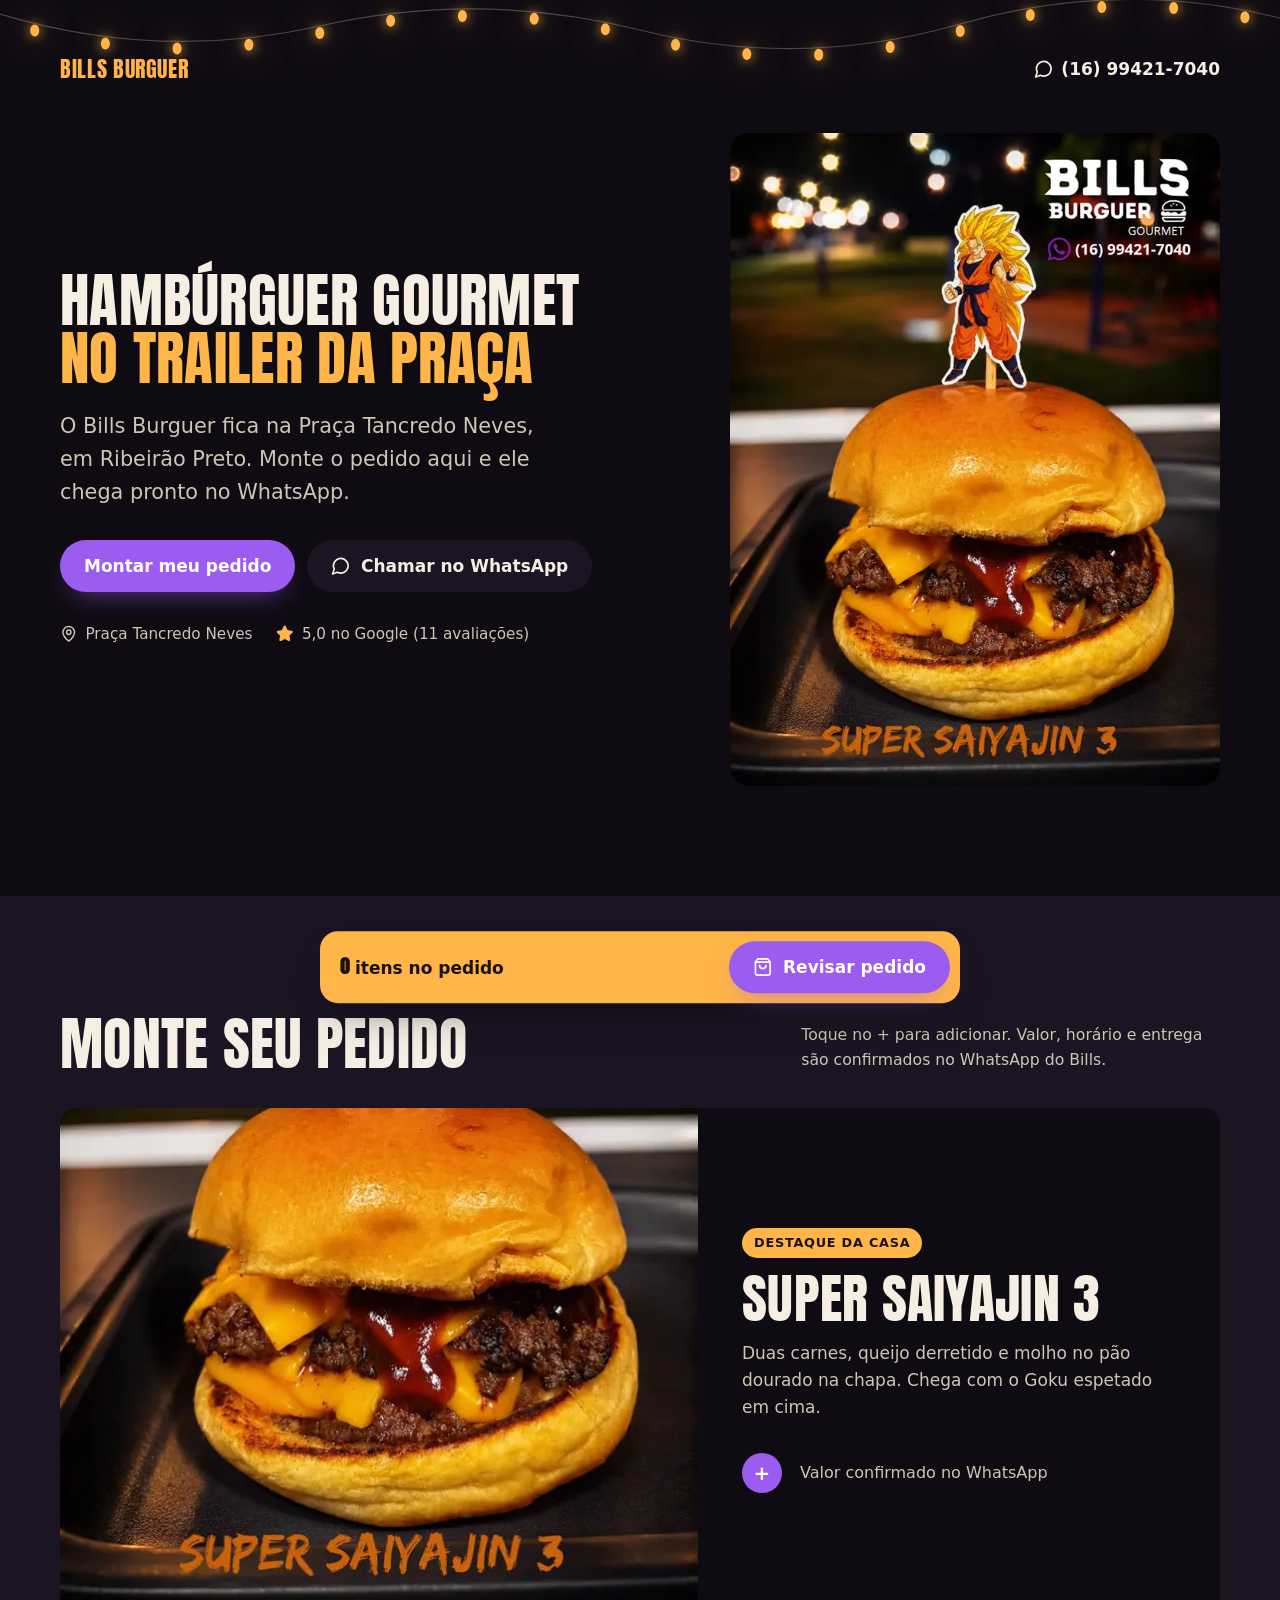
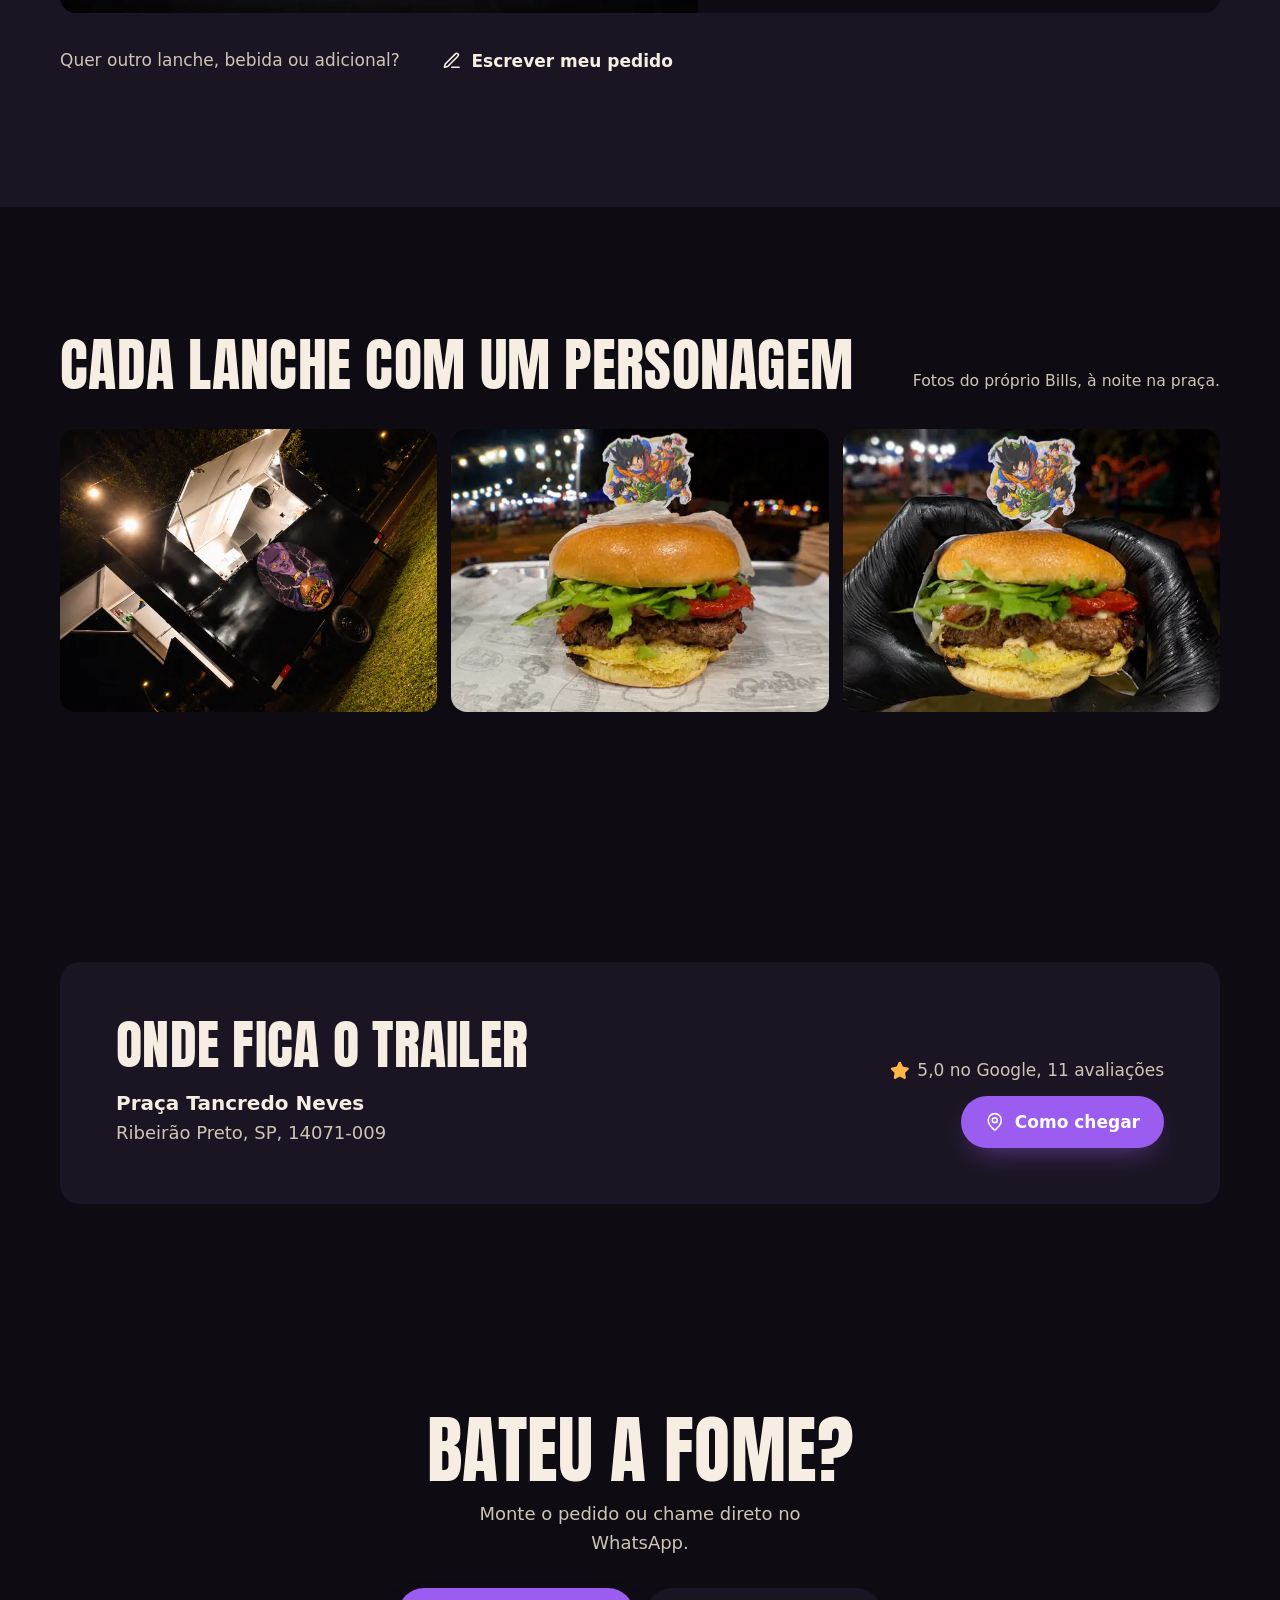
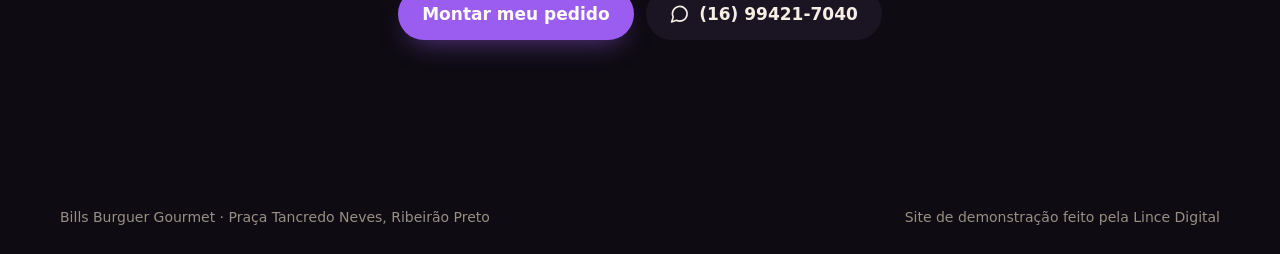
==== commit a08846f8: "Site de prévia: bills-burguer-gourmet" ====
--- a/bills-burguer-gourmet/index.html
+++ b/bills-burguer-gourmet/index.html
@@ -5,130 +5,167 @@
 <meta name="viewport" content="width=device-width,initial-scale=1,viewport-fit=cover">
 <meta name="robots" content="noindex,nofollow">
 <title>Bills Burguer Gourmet | Ribeirão Preto</title>
-<meta name="description" content="Hambúrguer gourmet no trailer da Praça Tancredo Neves, em Ribeirão Preto. Faça o pedido pelo site e mande pronto no WhatsApp (16) 99421-7040.">
+<meta name="description" content="Hambúrguer gourmet no trailer da Praça Tancredo Neves, em Ribeirão Preto. Monte o pedido e mande pronto no WhatsApp (16) 99421-7040.">
 <meta name="theme-color" content="#0E0B12">
 <link rel="preload" href="fonts/anton.woff2" as="font" type="font/woff2" crossorigin>
-<link rel="preload" as="image" href="img/saiyajin-640.webp" imagesrcset="img/saiyajin-640.webp 640w, img/saiyajin-1200.webp 1086w" imagesizes="100vw" fetchpriority="high">
+<link rel="preload" as="image" href="img/saiyajin-640.webp" imagesrcset="img/saiyajin-640.webp 640w, img/saiyajin-1200.webp 1086w" imagesizes="(min-width:900px) 40vw, 90vw" fetchpriority="high">
 <style>
 @font-face{font-family:"Anton";src:url(fonts/anton.woff2) format("woff2");font-weight:400;font-display:swap}
-:root{--noite:#0E0B12;--noite-2:#17121D;--noite-3:#221A2B;--creme:#F6EEE3;--creme-2:#CFC4B6;--lampada:#FFB547;--roxo:#9B5CF0;--roxo-esc:#8A49E6;--roxo-claro:#C9A8FF;--display:"Anton",Impact,sans-serif;--texto:system-ui,-apple-system,"Segoe UI",Roboto,sans-serif;--ease:cubic-bezier(.16,1,.3,1)}
+:root{--papel:#0E0B12;--papel-2:#1B1523;--papel-3:#271F31;--tinta:#F6EEE3;--tinta-2:#CFC4B6;--vermelho:#9B5CF0;--vermelho-esc:#8A49E6;--lampada:#FFB547;--serif:"Anton",Impact,sans-serif;--texto:system-ui,-apple-system,"Segoe UI",Roboto,sans-serif;--ease:cubic-bezier(.16,1,.3,1)}
 *{box-sizing:border-box;margin:0}
-html{scroll-behavior:smooth;scrollbar-color:var(--roxo) var(--noite)}
-body{background:var(--noite);color:var(--creme);font:400 1.0625rem/1.6 var(--texto);-webkit-font-smoothing:antialiased}
-::selection{background:var(--lampada);color:var(--noite)}
+html{scroll-behavior:smooth;scroll-padding-top:16px;scrollbar-color:var(--vermelho) var(--papel)}
+body{background:var(--papel);color:var(--tinta);font:400 1.0625rem/1.6 var(--texto);-webkit-font-smoothing:antialiased}
+body.com-pedido{padding-bottom:88px}
+::selection{background:var(--vermelho);color:#fff}
 img{display:block;max-width:100%;height:auto}
 a{color:inherit}
-:focus-visible{outline:3px solid var(--lampada);outline-offset:3px;border-radius:8px}
+:focus-visible{outline:3px solid var(--vermelho);outline-offset:3px;border-radius:8px}
 .wrap{width:min(1160px,100% - 40px);margin-inline:auto}
-h1,h2,h3{font-family:var(--display);font-weight:400;text-transform:uppercase;letter-spacing:.01em;line-height:.95;text-wrap:balance}
+h1,h2,h3{font-family:var(--serif);font-weight:400;line-height:.98;letter-spacing:.005em;text-transform:uppercase;text-wrap:balance}
 svg.i{width:1.15em;height:1.15em;flex:none;fill:none;stroke:currentColor;stroke-width:2;stroke-linecap:round;stroke-linejoin:round}
-.btn{display:inline-flex;align-items:center;justify-content:center;gap:10px;min-height:52px;padding:0 24px;border:0;border-radius:999px;font:700 1.0625rem var(--texto);text-decoration:none;cursor:pointer;transition:transform .2s var(--ease),background-color .2s}
+.btn{display:inline-flex;align-items:center;justify-content:center;gap:10px;min-height:52px;padding:0 24px;border:0;border-radius:999px;font:700 1.0625rem var(--texto);text-decoration:none;cursor:pointer;transition:transform .2s var(--ease),background-color .2s,box-shadow .2s}
 .btn:active{transform:scale(.97)}
-.btn-roxo{background:var(--roxo);color:#fff;box-shadow:0 12px 30px -10px rgba(155,92,240,.65)}
-.btn-roxo:hover{background:var(--roxo-esc)}
-.btn-vidro{background:rgba(246,238,227,.1);color:var(--creme);backdrop-filter:blur(8px);-webkit-backdrop-filter:blur(8px)}
-.btn-vidro:hover{background:rgba(246,238,227,.18)}
-
-/* Topo: as lâmpadas do trailer acendem */
-.topo{position:relative;min-height:100svh;display:grid;align-items:end;overflow:hidden;isolation:isolate}
-.topo .foto-topo,.topo .foto-topo img{position:absolute;inset:0;width:100%;height:100%}
-.topo .foto-topo img{object-fit:cover;object-position:0% 30%;animation:acende 1.6s var(--ease) both}
-.topo::after{content:"";position:absolute;inset:0;z-index:0;background:linear-gradient(180deg,rgba(14,11,18,.2) 0%,rgba(14,11,18,0) 28%,rgba(14,11,18,.78) 60%,var(--noite) 92%)}
-@keyframes acende{from{filter:blur(14px) brightness(.3);transform:scale(1.06)}to{filter:none;transform:none}}
-.varal{position:absolute;z-index:1;top:0;left:0;width:100%;height:90px;pointer-events:none}
+.btn-ver{background:var(--vermelho);color:#fff;box-shadow:0 12px 28px -12px rgba(155,92,240,.6)}
+.btn-ver:hover{background:var(--vermelho-esc)}
+.btn-claro{background:var(--papel-2);color:var(--tinta)}
+.btn-claro:hover{background:var(--papel-3)}
+
+/* Topo */
+.barra{display:flex;justify-content:space-between;align-items:center;gap:16px;padding-block:22px}
+.barra .nome{font-family:var(--serif);font-weight:400;text-transform:uppercase;letter-spacing:.03em;font-size:1.35rem;color:var(--lampada);text-decoration:none}
+.barra a.tel{display:inline-flex;align-items:center;gap:8px;text-decoration:none;font-weight:600;font-variant-numeric:tabular-nums}
+.abertura{display:grid;gap:40px;align-items:center;padding-block:clamp(24px,6vw,72px) clamp(64px,10vw,120px)}
+h1{font-size:clamp(2.9rem,11.5vw,5.25rem)}
+h1 em{font-style:normal;color:var(--lampada)}
+.chamada{margin-top:22px;max-width:36ch;font-size:clamp(1.125rem,2.2vw,1.3rem);color:var(--tinta-2)}
+.acoes{display:flex;flex-wrap:wrap;gap:12px;margin-top:30px}
+.fatos{display:flex;flex-wrap:wrap;gap:10px 24px;margin-top:30px;color:var(--tinta-2);font-size:.95rem}
+.fatos span{display:inline-flex;align-items:center;gap:8px}
+.fatos .estrela svg{fill:var(--lampada);stroke:var(--lampada)}
+.prato-topo{position:relative}
+.prato-topo img{border-radius:18px;box-shadow:0 40px 70px -40px rgba(0,0,0,.8);animation:serve 1.1s var(--ease) both}
+@keyframes serve{from{clip-path:inset(0 0 100% 0 round 18px);transform:translateY(24px)}to{clip-path:inset(0 0 0 0 round 18px);transform:none}}
+.selo{position:absolute;left:-10px;bottom:24px;background:var(--lampada);color:#1A1208;border-radius:14px;padding:12px 16px;font-size:.9rem;line-height:1.35;box-shadow:0 18px 30px -18px rgba(0,0,0,.6);animation:sobe .9s .5s var(--ease) both}
+.selo b{display:block;font-family:var(--serif);font-weight:400;text-transform:uppercase;font-size:1.5rem;color:#1A1208}
+@keyframes sobe{from{opacity:0;transform:translateY(16px)}to{opacity:1;transform:none}}
+
+/* Promoções */
+.promo{background:var(--tinta);color:var(--papel);padding-block:clamp(64px,10vw,120px)}
+.cab{display:flex;flex-wrap:wrap;justify-content:space-between;align-items:end;gap:16px 40px;margin-bottom:36px}
+.cab h2{font-size:clamp(2.2rem,6vw,3.6rem)}
+.cab p{max-width:42ch;color:var(--tinta-2);font-size:.98rem}
+.promos{display:grid;gap:18px}
+.oferta{background:var(--papel-2);border-radius:16px;overflow:hidden;display:flex;flex-direction:column}
+.oferta img{width:100%;aspect-ratio:4/3;object-fit:cover}
+.oferta .corpo{padding:18px 20px 20px;display:flex;flex-direction:column;gap:6px;flex:1}
+.oferta h3{font-size:clamp(2.4rem,7vw,3.4rem);color:var(--tinta)}
+.oferta .preco{font-family:var(--texto);font-size:1rem;color:var(--tinta-2);font-variant-numeric:tabular-nums}
+.oferta .linha{display:flex;justify-content:space-between;align-items:center;gap:12px;margin-top:auto;padding-top:10px}
+
+/* Cardápio */
+.cardapio{padding-block:clamp(72px,11vw,130px)}
+.cardapio .cab p{color:var(--tinta-2)}
+.grupo{margin-top:44px}
+.grupo h3.titulo{font-size:1.6rem;margin-bottom:18px;color:var(--vermelho)}
+.itens{display:grid;gap:14px}
+.item{display:grid;grid-template-columns:96px 1fr auto;gap:16px;align-items:center;background:var(--papel-2);border-radius:16px;padding:12px;box-shadow:0 10px 24px -20px rgba(30,23,21,.5)}
+.item.sem-foto{grid-template-columns:1fr auto;padding:16px 16px 16px 20px}
+.item img{width:96px;height:72px;object-fit:cover;border-radius:10px}
+.item h4{font-family:var(--serif);font-weight:800;font-size:1.15rem;line-height:1.2}
+.item p{font-size:.92rem;color:var(--tinta-2);margin-top:2px}
+.qtd{display:flex;align-items:center;gap:6px}
+.qtd button{width:40px;height:40px;border-radius:50%;border:0;background:var(--papel-3);color:var(--tinta);font:700 1.25rem/1 var(--texto);cursor:pointer;display:grid;place-items:center;transition:background-color .2s,transform .15s}
+.qtd button:hover{background:#352A42}
+.qtd button.mais{background:var(--vermelho);color:#fff}
+.qtd button.mais:hover{background:var(--vermelho-esc)}
+.qtd button:active{transform:scale(.92)}
+.qtd output{min-width:1.4em;text-align:center;font-weight:700;font-variant-numeric:tabular-nums}
+.qtd button.menos,.qtd output{display:none}
+.tem .qtd button.menos,.tem .qtd output{display:grid}
+.tem .qtd output{display:block}
+.oferta .qtd button.menos{background:var(--papel-3);color:#fff}
+.oferta .qtd output{color:#fff}
+
+/* Galeria */
+.galeria{display:grid;grid-auto-flow:column;grid-auto-columns:minmax(230px,68vw);gap:14px;overflow-x:auto;scroll-snap-type:x mandatory;padding:0 20px 18px;scrollbar-width:thin}
+.galeria img{border-radius:16px;scroll-snap-align:center;width:100%;aspect-ratio:4/3;object-fit:cover}
+
+/* Onde */
+.onde{padding-block:clamp(64px,10vw,120px)}
+.onde .grade{display:grid;gap:28px;background:var(--papel-2);border-radius:20px;padding:clamp(28px,5vw,56px)}
+.onde h2{font-size:clamp(2.2rem,6vw,3.4rem)}
+.onde address{font-style:normal;margin-top:16px;font-size:1.125rem;color:var(--tinta-2)}
+.onde address strong{display:block;color:var(--tinta);font-size:1.25rem}
+.onde .links{display:flex;flex-wrap:wrap;gap:12px;align-items:center}
+.nota{display:inline-flex;align-items:center;gap:8px;color:var(--tinta-2);width:100%}
+.nota svg{fill:var(--lampada);stroke:var(--lampada)}
+
+/* Final */
+.final{padding-block:clamp(40px,8vw,90px) clamp(80px,12vw,140px);text-align:center}
+.final h2{font-size:clamp(2.4rem,8vw,4.6rem)}
+.final p{margin:14px auto 0;max-width:34ch;color:var(--tinta-2);font-size:1.125rem}
+.final .acoes{justify-content:center}
+footer{padding-block:26px calc(26px + env(safe-area-inset-bottom));color:#9A8F84;font-size:.875rem}
+footer .wrap{display:flex;flex-wrap:wrap;gap:8px 24px;justify-content:space-between}
+
+/* Barra do pedido e revisão */
+.sacola{position:fixed;left:12px;right:12px;bottom:calc(12px + env(safe-area-inset-bottom));z-index:20;display:flex;justify-content:space-between;align-items:center;gap:12px;background:var(--lampada);color:#1A1208;border-radius:18px;padding:10px 10px 10px 20px;box-shadow:0 20px 40px -16px rgba(0,0,0,.55);transform:translateY(160%);transition:transform .45s var(--ease);max-width:640px;margin-inline:auto}
+.com-pedido .sacola{transform:none}
+.sacola .resumo{font-weight:600}
+.sacola .resumo b{font-family:var(--serif);font-size:1.2rem}
+dialog{margin:auto;border:0;padding:0;border-radius:22px;width:min(560px,100% - 24px);max-height:calc(100dvh - 24px);background:var(--papel);color:var(--tinta);box-shadow:0 40px 80px -30px rgba(0,0,0,.6)}
+dialog::backdrop{background:rgba(5,3,8,.7);backdrop-filter:blur(3px)}
+dialog[open]{animation:abre .35s var(--ease)}
+@keyframes abre{from{opacity:0;transform:translateY(20px) scale(.98)}to{opacity:1;transform:none}}
+.revisao{padding:26px 24px 24px;display:flex;flex-direction:column;gap:18px}
+.revisao header{display:flex;justify-content:space-between;align-items:start;gap:12px}
+.revisao h2{font-size:1.8rem}
+.fechar{width:40px;height:40px;border-radius:50%;border:0;background:var(--papel-2);cursor:pointer;display:grid;place-items:center;flex:none}
+.lista{list-style:none;padding:0;display:grid;gap:8px}
+.lista li{display:flex;justify-content:space-between;gap:12px;font-weight:600}
+.lista li span:first-child{font-variant-numeric:tabular-nums;color:var(--vermelho)}
+.campo{display:grid;gap:6px}
+.campo label,.campo legend{font-weight:700;font-size:.95rem}
+.campo input,.campo textarea{font:1rem var(--texto);color:var(--tinta);background:var(--papel);border:1px solid #3A2F45;border-radius:12px;padding:12px 14px;width:100%}
+.campo textarea{min-height:70px;resize:vertical}
+fieldset.campo{border:0;padding:0}
+.opcoes{display:flex;gap:10px;flex-wrap:wrap}
+.opcoes label{white-space:nowrap;display:inline-flex;align-items:center;gap:8px;background:var(--papel);border:1px solid #3A2F45;border-radius:999px;padding:10px 16px;font-weight:600;cursor:pointer}
+.opcoes input{accent-color:var(--vermelho)}
+.aviso{font-size:.88rem;color:var(--tinta-2)}
+
+@media (min-width:900px){
+  .abertura{grid-template-columns:1.1fr .9fr;gap:72px;padding-block:24px 110px}
+  h1{font-size:clamp(3rem,4.6vw,4.4rem)}
+  .prato-topo img{max-height:74vh;width:100%;object-fit:cover}
+  .promos{grid-template-columns:repeat(3,1fr)}
+  .itens{grid-template-columns:1fr 1fr}
+  .galeria{grid-auto-flow:initial;grid-template-columns:repeat(4,1fr);overflow:visible;width:min(1160px,100% - 40px);margin-inline:auto;padding:0}
+  .onde .grade{grid-template-columns:1.2fr 1fr;align-items:end}
+  .onde .links{justify-content:flex-end}
+  .nota{justify-content:flex-end}
+}
+@media (prefers-reduced-motion:reduce){*,*::before{animation:none!important;transition:none!important}html{scroll-behavior:auto}}
+
+.campo input::placeholder,.campo textarea::placeholder{color:#8F8399}
+.promo{background:var(--papel-2);color:var(--tinta)}
+.oferta.grande{display:grid;gap:0;background:var(--papel)}
+.oferta.grande img{aspect-ratio:auto;width:100%;height:100%;max-height:560px;object-fit:cover}
+.oferta.grande .corpo{padding:clamp(22px,4vw,44px);gap:14px;justify-content:center}
+.oferta.grande p{color:var(--tinta-2);max-width:38ch;font-size:1.0625rem}
+.oferta.grande .linha{justify-content:flex-start;gap:18px;flex-wrap:wrap;margin-top:8px}
+.rotulo{align-self:flex-start;background:var(--lampada);color:#1A1208;font-weight:800;font-size:.8rem;letter-spacing:.06em;text-transform:uppercase;border-radius:999px;padding:5px 12px}
+.outro{margin-top:22px;display:flex;flex-wrap:wrap;align-items:center;gap:12px 18px;color:var(--tinta-2)}
+.varal{position:absolute;z-index:3;top:0;left:0;width:100%;height:80px;pointer-events:none}
 .varal svg{width:100%;height:100%;overflow:visible}
-.varal .fio{fill:none;stroke:rgba(246,238,227,.22);stroke-width:1.2}
+.varal .fio{fill:none;stroke:rgba(246,238,227,.25);stroke-width:1.2}
 .varal .lamp{fill:var(--lampada);filter:drop-shadow(0 0 6px rgba(255,181,71,.9)) drop-shadow(0 0 16px rgba(255,181,71,.5));opacity:0;animation:liga .5s var(--ease) forwards,pisca 4s 2s ease-in-out infinite}
 @keyframes liga{to{opacity:1}}
 @keyframes pisca{0%,100%{opacity:1}50%{opacity:.72}}
-.topo .conteudo{position:relative;z-index:2;padding-block:120px clamp(36px,7vh,72px)}
-.marca{font-size:clamp(4.2rem,22vw,6rem)}
-.marca span{display:block;font-size:.5em;color:var(--lampada);letter-spacing:.04em;margin-top:.12em}
-.chamada{max-width:32ch;margin-top:18px;font-size:clamp(1.125rem,2.2vw,1.35rem);line-height:1.45}
-.acoes{display:flex;flex-wrap:wrap;gap:12px;margin-top:26px}
-.provas{display:flex;flex-wrap:wrap;gap:8px 22px;margin-top:24px;font-size:.95rem;color:var(--creme-2)}
-.provas span{display:inline-flex;align-items:center;gap:8px}
-.provas .estrela{color:var(--lampada)}
-.provas .estrela svg{fill:currentColor}
-
-/* Destaque */
-.destaque{position:relative;padding-block:clamp(80px,12vw,150px);overflow:hidden}
-.destaque .grade{display:grid;gap:40px;align-items:center}
-.destaque .rotulo{display:inline-block;background:var(--lampada);color:var(--noite);font-weight:800;font-size:.85rem;letter-spacing:.06em;text-transform:uppercase;border-radius:999px;padding:6px 14px}
-.destaque h2{font-size:clamp(3.4rem,15vw,6rem);margin-top:18px;color:var(--creme)}
-.destaque h2 em{font-style:normal;color:var(--lampada);display:block}
-.destaque p{margin-top:18px;max-width:40ch;color:var(--creme-2);font-size:1.125rem}
-.destaque .acoes{align-items:center}
-.contador{display:none;align-items:center;gap:8px;color:var(--lampada);font-weight:700}
-.tem .contador{display:inline-flex}
-.foto{border-radius:18px;overflow:hidden;background:var(--noite-2);box-shadow:0 30px 60px -30px rgba(0,0,0,.85)}
-.destaque .foto{transform:rotate(-2deg)}
-
-/* Personagens */
-.personagens{background:var(--noite-2);padding-block:clamp(72px,11vw,130px)}
-.cab{display:flex;flex-wrap:wrap;justify-content:space-between;align-items:end;gap:16px 40px;margin-bottom:36px}
-.cab h2{font-size:clamp(2.6rem,8vw,4.6rem)}
-.cab p{max-width:40ch;color:var(--creme-2)}
-.mosaico{display:grid;gap:16px}
-.mosaico figure{border-radius:18px;overflow:hidden;background:var(--noite-3)}
-.mosaico img{width:100%;height:100%;object-fit:cover}
-
-/* Pedido */
-.pedido{padding-block:clamp(80px,12vw,150px)}
-.pedido .grade{display:grid;gap:40px;align-items:start}
-.grade>*{min-width:0}
-.pedido h2{font-size:clamp(2.6rem,8vw,4.2rem)}
-.pedido .lado p{margin-top:16px;color:var(--creme-2);max-width:36ch;font-size:1.125rem}
-.numero{display:inline-block;margin-top:22px;font-family:var(--display);font-size:clamp(2rem,7vw,3.2rem);letter-spacing:.02em;color:var(--roxo-claro);text-decoration:none;font-variant-numeric:tabular-nums}
-.numero:hover{color:var(--lampada)}
-form.caixa{background:var(--noite-2);border-radius:22px;padding:clamp(22px,4vw,36px);display:grid;gap:18px;box-shadow:0 30px 60px -36px rgba(0,0,0,.9)}
-.linha-item{display:flex;align-items:center;gap:14px;background:var(--noite-3);border-radius:14px;padding:10px}
-.linha-item img{width:72px;height:72px;object-fit:cover;border-radius:10px;flex:none}
-.linha-item div{flex:1}
-.linha-item b{font-family:var(--display);font-weight:400;font-size:1.35rem;text-transform:uppercase;letter-spacing:.02em}
-.linha-item small{display:block;color:var(--creme-2)}
-.qtd{display:flex;align-items:center;gap:6px}
-.qtd button{width:40px;height:40px;border-radius:50%;border:0;background:#33284A;color:#fff;font:700 1.25rem/1 var(--texto);cursor:pointer;display:grid;place-items:center;transition:background-color .2s,transform .15s}
-.qtd button.mais{background:var(--roxo)}
-.qtd button:hover{background:var(--roxo-esc)}
-.qtd button:active{transform:scale(.92)}
-.qtd output{min-width:1.6em;text-align:center;font-weight:800;font-variant-numeric:tabular-nums}
-.campo{display:grid;gap:6px}
-.campo label,.campo legend{font-weight:700;font-size:.95rem}
-.campo input,.campo textarea{font:1rem var(--texto);color:var(--creme);background:var(--noite);border:1px solid #3A2F45;border-radius:12px;padding:12px 14px;width:100%}
-.campo input::placeholder,.campo textarea::placeholder{color:#8F8399}
-.campo textarea{min-height:76px;resize:vertical}
-fieldset.campo{border:0;padding:0}
-.opcoes{display:flex;gap:10px;flex-wrap:wrap}
-.opcoes label{white-space:nowrap;display:inline-flex;align-items:center;gap:8px;background:var(--noite);border:1px solid #3A2F45;border-radius:999px;padding:10px 16px;font-weight:600;cursor:pointer}
-.opcoes input{accent-color:var(--roxo)}
-.aviso{font-size:.88rem;color:var(--creme-2)}
-.erro{color:#FF9C8F;font-size:.92rem;font-weight:600}
-.erro:empty{display:none}
-
-/* Onde */
-.onde{background:var(--noite-2);padding-block:clamp(72px,11vw,130px)}
-.onde .grade{display:grid;gap:36px;align-items:center}
-.onde h2{font-size:clamp(2.8rem,9vw,5rem)}
-.onde address{font-style:normal;margin-top:18px;font-size:1.125rem;color:var(--creme-2)}
-.onde address strong{display:block;color:var(--creme);font-size:1.25rem}
-.onde .btn{margin-top:26px}
-
-footer{padding-block:30px calc(30px + env(safe-area-inset-bottom));color:#9A8F84;font-size:.875rem}
-footer .wrap{display:flex;flex-wrap:wrap;gap:8px 24px;justify-content:space-between}
-
-@media (min-width:900px){
-  .topo{align-items:center}
-  .topo .foto-topo img{object-position:70% 40%}
-  .topo::after{background:linear-gradient(90deg,var(--noite) 0%,rgba(14,11,18,.85) 32%,rgba(14,11,18,.08) 64%),linear-gradient(0deg,var(--noite) 0%,rgba(14,11,18,0) 25%)}
-  .destaque .grade{grid-template-columns:1fr 1fr;gap:80px}
-  .mosaico{grid-template-columns:1.2fr 1fr;grid-template-rows:1fr 1fr;height:640px}
-  .mosaico figure:first-child{grid-row:span 2}
-  .pedido .grade{grid-template-columns:.9fr 1.1fr;gap:72px}
-  .onde .grade{grid-template-columns:.9fr 1.1fr;gap:72px}
-  .onde .foto{order:-1}
-}
-@media (prefers-reduced-motion:reduce){*{animation:none!important;transition:none!important}.varal .lamp{opacity:1}html{scroll-behavior:auto}}
+header{position:relative}
+.barra{padding-top:52px}
+@media (min-width:900px){.oferta.grande{grid-template-columns:1.1fr .9fr;align-items:stretch}.galeria{grid-template-columns:repeat(3,1fr)}}
+@media (prefers-reduced-motion:reduce){.varal .lamp{opacity:1}}
 </style>
 </head>
 <body>
@@ -136,100 +173,94 @@
   <symbol id="i-zap" viewBox="0 0 24 24"><path d="M7.9 20A9 9 0 1 0 4 16.1L2 22Z"/></symbol>
   <symbol id="i-pino" viewBox="0 0 24 24"><path d="M20 10c0 5-5.5 10.2-7.4 11.8a1 1 0 0 1-1.2 0C9.5 20.2 4 15 4 10a8 8 0 0 1 16 0"/><circle cx="12" cy="10" r="3"/></symbol>
   <symbol id="i-estrela" viewBox="0 0 24 24"><path d="M11.5 2.3a.5.5 0 0 1 1 0l2.3 4.7a2.1 2.1 0 0 0 1.6 1.2l5.2.7a.5.5 0 0 1 .3.9l-3.7 3.7a2.1 2.1 0 0 0-.6 1.8l.9 5.2a.5.5 0 0 1-.8.5l-4.6-2.4a2.1 2.1 0 0 0-2 0L6.4 21a.5.5 0 0 1-.8-.5l.9-5.2a2.1 2.1 0 0 0-.6-1.8L2.2 9.8a.5.5 0 0 1 .3-.9l5.1-.7a2.1 2.1 0 0 0 1.6-1.2z"/></symbol>
-  <symbol id="i-check" viewBox="0 0 24 24"><path d="M20 6 9 17l-5-5"/></symbol>
+  <symbol id="i-sacola" viewBox="0 0 24 24"><path d="M6 2 3 6v14a2 2 0 0 0 2 2h14a2 2 0 0 0 2-2V6l-3-4Z"/><path d="M3 6h18"/><path d="M16 10a4 4 0 0 1-8 0"/></symbol>
+  <symbol id="i-x" viewBox="0 0 24 24"><path d="M18 6 6 18M6 6l12 12"/></symbol>
+  <symbol id="i-lapis" viewBox="0 0 24 24"><path d="M12 20h9"/><path d="M16.5 3.5a2.1 2.1 0 0 1 3 3L7 19l-4 1 1-4Z"/></symbol>
 </svg>
 
-<header class="topo">
-  <div class="foto-topo">
-    <img src="img/saiyajin-640.webp" srcset="img/saiyajin-640.webp 640w, img/saiyajin-1200.webp 1086w" sizes="100vw" width="1086" height="1448" fetchpriority="high" alt="Lanche Super Saiyajin 3 do Bills Burguer, com duas carnes, queijo derretido e um Goku no palito, à noite na praça">
-  </div>
-  <div class="varal" aria-hidden="true">
-    <svg id="varal" viewBox="0 0 1000 90">
-      <path class="fio" d="M0 18 Q125 70 250 30 T500 34 T750 28 T1000 22"/>
-      <g id="lampadas"></g>
-    </svg>
-  </div>
-  <div class="wrap conteudo">
-    <h1 class="marca">Bills <span>Burguer Gourmet</span></h1>
-    <p class="chamada">Hambúrguer gourmet no trailer da Praça Tancredo Neves, em Ribeirão Preto.</p>
-    <div class="acoes">
-      <a class="btn btn-roxo" href="#pedido">Fazer meu pedido</a>
-      <a class="btn btn-vidro" href="#onde"><svg class="i" aria-hidden="true"><use href="#i-pino"/></svg>Onde fica</a>
-    </div>
-    <p class="provas">
-      <span class="estrela"><svg class="i" aria-hidden="true"><use href="#i-estrela"/></svg>5,0 no Google</span>
-      <span>11 avaliações</span>
-    </p>
+<header>
+  <div class="varal" aria-hidden="true"><svg id="varal" viewBox="0 0 1000 80"><path class="fio" d="M0 14 Q125 62 250 26 T500 30 T750 24 T1000 18"/><g id="lampadas"></g></svg></div>
+  <div class="wrap">
+    <nav class="barra" aria-label="Contato">
+      <a class="nome" href="#">Bills Burguer</a>
+      <a class="tel" href="https://wa.me/5516994217040" data-ev="whatsapp" target="_blank" rel="noopener"><svg class="i" aria-hidden="true"><use href="#i-zap"/></svg>(16) 99421-7040</a>
+    </nav>
+    <div class="abertura">
+      <div>
+        <h1>Hambúrguer gourmet <em>no trailer da praça</em></h1>
+        <p class="chamada">O Bills Burguer fica na Praça Tancredo Neves, em Ribeirão Preto. Monte o pedido aqui e ele chega pronto no WhatsApp.</p>
+        <div class="acoes">
+          <a class="btn btn-ver" href="#cardapio">Montar meu pedido</a>
+          <a class="btn btn-claro" href="https://wa.me/5516994217040" data-ev="whatsapp" target="_blank" rel="noopener"><svg class="i" aria-hidden="true"><use href="#i-zap"/></svg>Chamar no WhatsApp</a>
+        </div>
+        <p class="fatos">
+          <span><svg class="i" aria-hidden="true"><use href="#i-pino"/></svg>Praça Tancredo Neves</span>
+          <span class="estrela"><svg class="i" aria-hidden="true"><use href="#i-estrela"/></svg>5,0 no Google (11 avaliações)</span>
+        </p>
+      </div>
+      <div class="prato-topo">
+        <img src="img/saiyajin-640.webp" srcset="img/saiyajin-640.webp 640w, img/saiyajin-1200.webp 1086w" sizes="(min-width:900px) 40vw, 90vw" width="1086" height="1448" fetchpriority="high" alt="Lanche Super Saiyajin 3 do Bills Burguer, com duas carnes, queijo derretido e um Goku no palito, à noite na praça">
+      </div>
+    </div>
   </div>
 </header>
 
 <main>
-  <section class="destaque" aria-labelledby="t-destaque">
-    <div class="wrap grade">
-      <div>
-        <span class="rotulo">O lanche do Goku</span>
-        <h2 id="t-destaque">Super <em>Saiyajin 3</em></h2>
-        <p>Duas carnes, queijo derretido e molho, no pão dourado na chapa. Chega com o Goku espetado em cima.</p>
-        <div class="acoes">
-          <button class="btn btn-roxo" type="button" id="add-destaque">Adicionar ao pedido</button>
-          <span class="contador" aria-live="polite"><svg class="i" aria-hidden="true"><use href="#i-check"/></svg><span id="msg-destaque"></span></span>
-        </div>
-      </div>
-      <div class="foto">
-        <img src="img/ss3-close-640.webp" srcset="img/ss3-close-640.webp 640w, img/ss3-close-1086.webp 1086w" sizes="(min-width:900px) 540px, 90vw" width="1086" height="860" loading="lazy" decoding="async" alt="Super Saiyajin 3 de perto: duas carnes, cheddar derretido e molho, com o nome do lanche escrito embaixo">
-      </div>
-    </div>
-  </section>
-
-  <section class="personagens" aria-labelledby="t-personagens">
+  <section class="promo" id="cardapio" aria-labelledby="t-cardapio">
     <div class="wrap">
       <div class="cab">
-        <h2 id="t-personagens">Cada lanche com um personagem</h2>
-        <p>Pão na chapa, carne alta e um herói de anime no palito. As fotos são do próprio Bills.</p>
-      </div>
-      <div class="mosaico">
-        <figure><img src="img/trailer-640.webp" srcset="img/trailer-640.webp 640w, img/trailer-1200.webp 1086w" sizes="(min-width:900px) 620px, 90vw" width="1086" height="1448" loading="lazy" decoding="async" alt="Trailer preto do Bills Burguer aberto à noite, com luzes penduradas e o desenho de um personagem roxo segurando um hambúrguer"></figure>
-        <figure><img src="img/bandeja-640.webp" srcset="img/bandeja-640.webp 640w, img/bandeja-1100.webp 1100w" sizes="(min-width:900px) 520px, 90vw" width="1100" height="686" loading="lazy" decoding="async" alt="Hambúrguer com rúcula, tomate e carne sobre papel na bandeja, com palito de Dragon Ball"></figure>
-        <figure><img src="img/na-mao-640.webp" srcset="img/na-mao-640.webp 640w, img/na-mao-1100.webp 1100w" sizes="(min-width:900px) 520px, 90vw" width="1100" height="686" loading="lazy" decoding="async" alt="Mãos com luvas pretas segurando o hambúrguer à noite na praça"></figure>
-      </div>
+        <h2 id="t-cardapio">Monte seu pedido</h2>
+        <p>Toque no + para adicionar. Valor, horário e entrega são confirmados no WhatsApp do Bills.</p>
+      </div>
+      <article class="oferta grande" data-item="Super Saiyajin 3">
+        <img src="img/ss3-close-640.webp" srcset="img/ss3-close-640.webp 640w, img/ss3-close-1086.webp 1086w" sizes="(min-width:900px) 600px, 90vw" width="1086" height="860" loading="lazy" decoding="async" alt="Super Saiyajin 3 de perto: duas carnes, cheddar derretido e molho, com o nome do lanche escrito embaixo">
+        <div class="corpo">
+          <span class="rotulo">Destaque da casa</span>
+          <h3>Super Saiyajin 3</h3>
+          <p>Duas carnes, queijo derretido e molho no pão dourado na chapa. Chega com o Goku espetado em cima.</p>
+          <div class="linha"><div class="qtd"></div><span class="preco">Valor confirmado no WhatsApp</span></div>
+        </div>
+      </article>
+      <p class="outro">Quer outro lanche, bebida ou adicional? <button class="btn btn-claro" type="button" id="outro-lanche"><svg class="i" aria-hidden="true"><use href="#i-lapis"/></svg>Escrever meu pedido</button></p>
     </div>
   </section>
 
-  <section class="pedido" id="pedido" aria-labelledby="t-pedido">
-    <div class="wrap grade">
-      <div class="lado">
-        <h2 id="t-pedido">Monte o pedido e mande no WhatsApp</h2>
-        <p>Escolha aqui e o pedido abre pronto no WhatsApp do Bills. Valor, horário e entrega são confirmados por lá.</p>
-        <a class="numero" href="https://wa.me/5516994217040" data-ev="whatsapp" target="_blank" rel="noopener">(16) 99421-7040</a>
-      </div>
-      <form class="caixa" id="form-pedido" novalidate>
-        <div class="linha-item">
-          <img src="img/ss3-close-640.webp" width="72" height="72" loading="lazy" decoding="async" alt="">
-          <div><b>Super Saiyajin 3</b><small>Duas carnes e queijo</small></div>
-          <div class="qtd"><button type="button" class="menos" aria-label="Tirar um Super Saiyajin 3">&minus;</button><output id="q-ss3" aria-live="polite">0</output><button type="button" class="mais" aria-label="Adicionar um Super Saiyajin 3">+</button></div>
+  <section class="cardapio" aria-labelledby="t-fotos">
+    <div class="wrap">
+      <div class="cab">
+        <h2 id="t-fotos">Cada lanche com um personagem</h2>
+        <p>Fotos do próprio Bills, à noite na praça.</p>
+      </div>
+    </div>
+    <div class="galeria">
+      <img src="img/trailer-640.webp" width="640" height="853" loading="lazy" decoding="async" alt="Trailer preto do Bills Burguer aberto à noite, com luzes penduradas e o desenho de um personagem roxo segurando um hambúrguer">
+      <img src="img/bandeja-640.webp" width="640" height="399" loading="lazy" decoding="async" alt="Hambúrguer com rúcula, tomate e carne sobre papel na bandeja, com palito de Dragon Ball">
+      <img src="img/na-mao-640.webp" width="640" height="399" loading="lazy" decoding="async" alt="Mãos com luvas pretas segurando o hambúrguer à noite na praça">
+    </div>
+  </section>
+
+  <section class="onde" aria-labelledby="t-onde">
+    <div class="wrap">
+      <div class="grade">
+        <div>
+          <h2 id="t-onde">Onde fica o trailer</h2>
+          <address><strong>Praça Tancredo Neves</strong>Ribeirão Preto, SP, 14071-009</address>
         </div>
-        <div class="campo"><label for="f-outros">Outros lanches, bebidas ou adicionais</label><textarea id="f-outros" name="outros" placeholder="Escreva o que mais você quer"></textarea></div>
-        <div class="campo"><label for="f-nome">Seu nome</label><input id="f-nome" name="nome" autocomplete="name"></div>
-        <fieldset class="campo"><legend>Como prefere receber?</legend>
-          <div class="opcoes"><label><input type="radio" name="receber" value="Retirar no trailer" checked> Retirar no trailer</label><label><input type="radio" name="receber" value="Entrega"> Entrega</label></div>
-        </fieldset>
-        <div class="campo" id="campo-end" hidden><label for="f-end">Endereço de entrega</label><input id="f-end" name="endereco" autocomplete="street-address" placeholder="Rua, número e bairro"></div>
-        <p class="erro" id="erro" role="alert"></p>
-        <button class="btn btn-roxo" type="submit"><svg class="i" aria-hidden="true"><use href="#i-zap"/></svg>Enviar pedido no WhatsApp</button>
-        <p class="aviso">O Bills confirma no WhatsApp se a entrega chega no seu endereço.</p>
-      </form>
+        <div class="links">
+          <p class="nota"><svg class="i" aria-hidden="true"><use href="#i-estrela"/></svg>5,0 no Google, 11 avaliações</p>
+          <a class="btn btn-ver" href="https://www.google.com/maps/place/?q=place_id:ChIJmdgVw1mVuZQRNB4iQXASs_0" data-ev="rota" target="_blank" rel="noopener"><svg class="i" aria-hidden="true"><use href="#i-pino"/></svg>Como chegar</a>
+        </div>
+      </div>
     </div>
   </section>
 
-  <section class="onde" id="onde" aria-labelledby="t-onde">
-    <div class="wrap grade">
-      <div>
-        <h2 id="t-onde">O trailer fica na praça</h2>
-        <address><strong>Praça Tancredo Neves</strong>Ribeirão Preto, SP, 14071-009</address>
-        <a class="btn btn-vidro" href="https://www.google.com/maps/place/?q=place_id:ChIJmdgVw1mVuZQRNB4iQXASs_0" data-ev="rota" target="_blank" rel="noopener"><svg class="i" aria-hidden="true"><use href="#i-pino"/></svg>Como chegar</a>
-      </div>
-      <div class="foto">
-        <img src="img/na-mao-640.webp" srcset="img/na-mao-640.webp 640w, img/na-mao-1100.webp 1100w" sizes="(min-width:900px) 600px, 90vw" width="1100" height="686" loading="lazy" decoding="async" alt="Hambúrguer do Bills seguro com luvas pretas, com a praça iluminada ao fundo">
+  <section class="final" aria-labelledby="t-final">
+    <div class="wrap">
+      <h2 id="t-final">Bateu a fome?</h2>
+      <p>Monte o pedido ou chame direto no WhatsApp.</p>
+      <div class="acoes">
+        <a class="btn btn-ver" href="#cardapio">Montar meu pedido</a>
+        <a class="btn btn-claro" href="https://wa.me/5516994217040" data-ev="whatsapp" target="_blank" rel="noopener"><svg class="i" aria-hidden="true"><use href="#i-zap"/></svg>(16) 99421-7040</a>
       </div>
     </div>
   </section>
@@ -242,49 +273,82 @@
   </div>
 </footer>
 
+<div class="sacola" role="region" aria-label="Seu pedido">
+  <span class="resumo" aria-live="polite"><b id="n-itens">0</b> <span id="t-itens">itens</span> no pedido</span>
+  <button class="btn btn-ver" type="button" id="revisar"><svg class="i" aria-hidden="true"><use href="#i-sacola"/></svg>Revisar pedido</button>
+</div>
+
+<dialog id="pedido" aria-labelledby="t-revisao">
+  <form class="revisao" method="dialog" id="form-pedido">
+    <header><h2 id="t-revisao">Seu pedido</h2><button class="fechar" type="button" id="fechar" aria-label="Fechar"><svg class="i" aria-hidden="true"><use href="#i-x"/></svg></button></header>
+    <ul class="lista" id="lista"></ul>
+    <div class="campo"><label for="f-outros">Outros lanches, bebidas ou adicionais</label><textarea id="f-outros" name="outros" placeholder="Escreva o que mais você quer"></textarea></div>
+    <div class="campo"><label for="f-nome">Seu nome</label><input id="f-nome" name="nome" autocomplete="name" required></div>
+    <fieldset class="campo"><legend>Como prefere receber?</legend>
+      <div class="opcoes"><label><input type="radio" name="receber" value="Retirar no trailer" checked> Retirar no trailer</label><label><input type="radio" name="receber" value="Entrega"> Entrega</label></div>
+    </fieldset>
+    <div class="campo" id="campo-end" style="display:none"><label for="f-end">Endereço de entrega</label><input id="f-end" name="endereco" autocomplete="street-address" placeholder="Rua, número e bairro"></div>
+    <div class="campo"><label for="f-obs">Observação (opcional)</label><textarea id="f-obs" name="obs" placeholder="Ex.: sem cebola, troco para 50"></textarea></div>
+    <button class="btn btn-ver" type="submit"><svg class="i" aria-hidden="true"><use href="#i-zap"/></svg>Enviar pedido no WhatsApp</button>
+    <p class="aviso">O pedido abre no WhatsApp do Bills já escrito. O valor e a entrega são confirmados por lá.</p>
+  </form>
+</dialog>
+
 <script>
 (function(){
   var NUM = '5516994217040', SLUG = 'bills-burguer-gourmet', LOJA = 'Bills Burguer';
   var ev = function(e){ if (/github\.io$|\.com\.br$/.test(location.hostname)) { var i = new Image(); i.src = 'https://n8n-felc.srv2128402.hstgr.cloud/webhook/lince-sites-evento?s=' + SLUG + '&e=' + e + '&t=' + Date.now(); } };
   ev('visita');
+  var sv = document.getElementById('varal'), W = Math.max(320, sv.clientWidth), s = W / 1000;
+  sv.setAttribute('viewBox', '0 0 ' + W + ' 80');
+  var fio = sv.querySelector('.fio');
+  fio.setAttribute('d', 'M0 14 Q' + 125 * s + ' 62 ' + 250 * s + ' 26 T' + 500 * s + ' 30 T' + 750 * s + ' 24 T' + W + ' 18');
+  var g = document.getElementById('lampadas'), n = Math.round(Math.min(18, Math.max(8, W / 70))), L = fio.getTotalLength();
+  for (var k0 = 0; k0 < n; k0++) { var p = fio.getPointAtLength(L * (k0 + .5) / n), c = document.createElementNS('http://www.w3.org/2000/svg', 'ellipse'); c.setAttribute('cx', p.x); c.setAttribute('cy', p.y + 7); c.setAttribute('rx', 4.5); c.setAttribute('ry', 6); c.setAttribute('class', 'lamp'); c.style.animationDelay = (0.25 + k0 * 0.09) + 's, ' + (2 + (k0 % 5) * 0.6) + 's'; g.appendChild(c); }
   document.querySelectorAll('[data-ev]').forEach(function(a){ a.addEventListener('click', function(){ ev(a.dataset.ev); }); });
-
-  // Lâmpadas do varal, acendendo uma a uma
-  var sv = document.getElementById('varal'), W = Math.max(320, sv.clientWidth), s = W / 1000;
-  sv.setAttribute('viewBox', '0 0 ' + W + ' 90');
-  var fio = document.querySelector('.varal .fio');
-  fio.setAttribute('d', 'M0 18 Q' + 125 * s + ' 70 ' + 250 * s + ' 30 T' + 500 * s + ' 34 T' + 750 * s + ' 28 T' + W + ' 22');
-  var g = document.getElementById('lampadas'), n = Math.round(Math.min(18, Math.max(8, W / 70))), L = fio.getTotalLength();
-  for (var k = 0; k < n; k++) {
-    var p = fio.getPointAtLength(L * (k + .5) / n), c = document.createElementNS('http://www.w3.org/2000/svg', 'ellipse');
-    c.setAttribute('cx', p.x); c.setAttribute('cy', p.y + 7); c.setAttribute('rx', 4.5); c.setAttribute('ry', 6);
-    c.setAttribute('class', 'lamp'); c.style.animationDelay = (0.25 + k * 0.09) + 's, ' + (2 + (k % 5) * 0.6) + 's';
-    g.appendChild(c);
+  var pedido = {}, body = document.body, nEl = document.getElementById('n-itens'), tEl = document.getElementById('t-itens');
+  function atualiza(){
+    var total = 0; for (var k in pedido) total += pedido[k];
+    nEl.textContent = total; tEl.textContent = total === 1 ? 'item' : 'itens';
+    body.classList.toggle('com-pedido', total > 0);
   }
-
-  var qtd = 0, out = document.getElementById('q-ss3'), destaque = document.querySelector('.destaque'), msg = document.getElementById('msg-destaque');
-  function muda(d){ qtd = Math.max(0, qtd + d); out.textContent = qtd; destaque.classList.toggle('tem', qtd > 0); msg.textContent = qtd + ' no pedido'; }
-  document.querySelector('#form-pedido .mais').addEventListener('click', function(){ muda(1); });
-  document.querySelector('#form-pedido .menos').addEventListener('click', function(){ muda(-1); });
-  document.getElementById('add-destaque').addEventListener('click', function(){ muda(1); });
-
-  var form = document.getElementById('form-pedido'), campoEnd = document.getElementById('campo-end'), erro = document.getElementById('erro');
-  form.addEventListener('change', function(){ campoEnd.hidden = form.receber.value !== 'Entrega'; });
+  document.querySelectorAll('[data-item]').forEach(function(card){
+    var nome = card.dataset.item, box = card.querySelector('.qtd');
+    box.innerHTML = '<button type="button" class="menos" aria-label="Tirar ' + nome + '">−</button><output aria-live="polite">0</output><button type="button" class="mais" aria-label="Adicionar ' + nome + '">+</button>';
+    var out = box.querySelector('output');
+    function muda(d){ var q = Math.max(0, (pedido[nome] || 0) + d); if (q) pedido[nome] = q; else delete pedido[nome]; out.textContent = q; card.classList.toggle('tem', q > 0); atualiza(); }
+    box.querySelector('.mais').addEventListener('click', function(){ muda(1); });
+    box.querySelector('.menos').addEventListener('click', function(){ muda(-1); });
+  });
+  var dlg = document.getElementById('pedido'), form = document.getElementById('form-pedido'), lista = document.getElementById('lista'), campoEnd = document.getElementById('campo-end');
+  function abrir(){
+    lista.textContent = '';
+    for (var k in pedido) { var li = document.createElement('li'); var a = document.createElement('span'); a.textContent = pedido[k] + 'x'; var b = document.createElement('span'); b.textContent = k; li.appendChild(b); li.appendChild(a); lista.appendChild(li); }
+    dlg.showModal();
+  }
+  document.getElementById('revisar').addEventListener('click', abrir);
+  document.getElementById('outro-lanche').addEventListener('click', function(){ abrir(); form.outros.focus(); });
+  document.getElementById('fechar').addEventListener('click', function(){ dlg.close(); });
+  dlg.addEventListener('click', function(e){ if (e.target === dlg) dlg.close(); });
+  form.addEventListener('change', function(){ campoEnd.style.display = form.receber.value === 'Entrega' ? '' : 'none'; });
   form.addEventListener('submit', function(e){
-    e.preventDefault(); erro.textContent = '';
-    var outros = form.outros.value.trim();
-    if (!qtd && !outros) { erro.textContent = 'Escolha o Super Saiyajin 3 ou escreva o que você quer.'; return; }
-    if (!form.nome.value.trim()) { erro.textContent = 'Escreva seu nome para o Bills saber de quem é o pedido.'; form.nome.focus(); return; }
-    if (form.receber.value === 'Entrega' && !form.endereco.value.trim()) { erro.textContent = 'Escreva o endereço de entrega.'; form.endereco.focus(); return; }
+    e.preventDefault();
+    var temItem = false; for (var q in pedido) temItem = true;
+    if (!temItem && !form.outros.value.trim()) { form.outros.focus(); return; }
+    if (!form.nome.value.trim()) { form.nome.focus(); return; }
+    if (form.receber.value === 'Entrega' && !form.endereco.value.trim()) { form.endereco.focus(); return; }
     var t = 'Olá, ' + LOJA + '! Quero fazer um pedido pelo site:\n';
-    if (qtd) t += '\n' + qtd + 'x Super Saiyajin 3';
-    if (outros) t += '\n' + outros;
+    for (var k in pedido) t += '\n' + pedido[k] + 'x ' + k;
+    if (form.outros.value.trim()) t += '\n' + form.outros.value.trim();
     t += '\n\nNome: ' + form.nome.value.trim() + '\n' + form.receber.value;
     if (form.receber.value === 'Entrega') t += ': ' + form.endereco.value.trim();
+    if (form.obs.value.trim()) t += '\nObservação: ' + form.obs.value.trim();
     ev('pedido');
     window.open('https://wa.me/' + NUM + '?text=' + encodeURIComponent(t), '_blank', 'noopener');
+    dlg.close();
   });
 })();
 </script>
 </body>
+
 </html>
